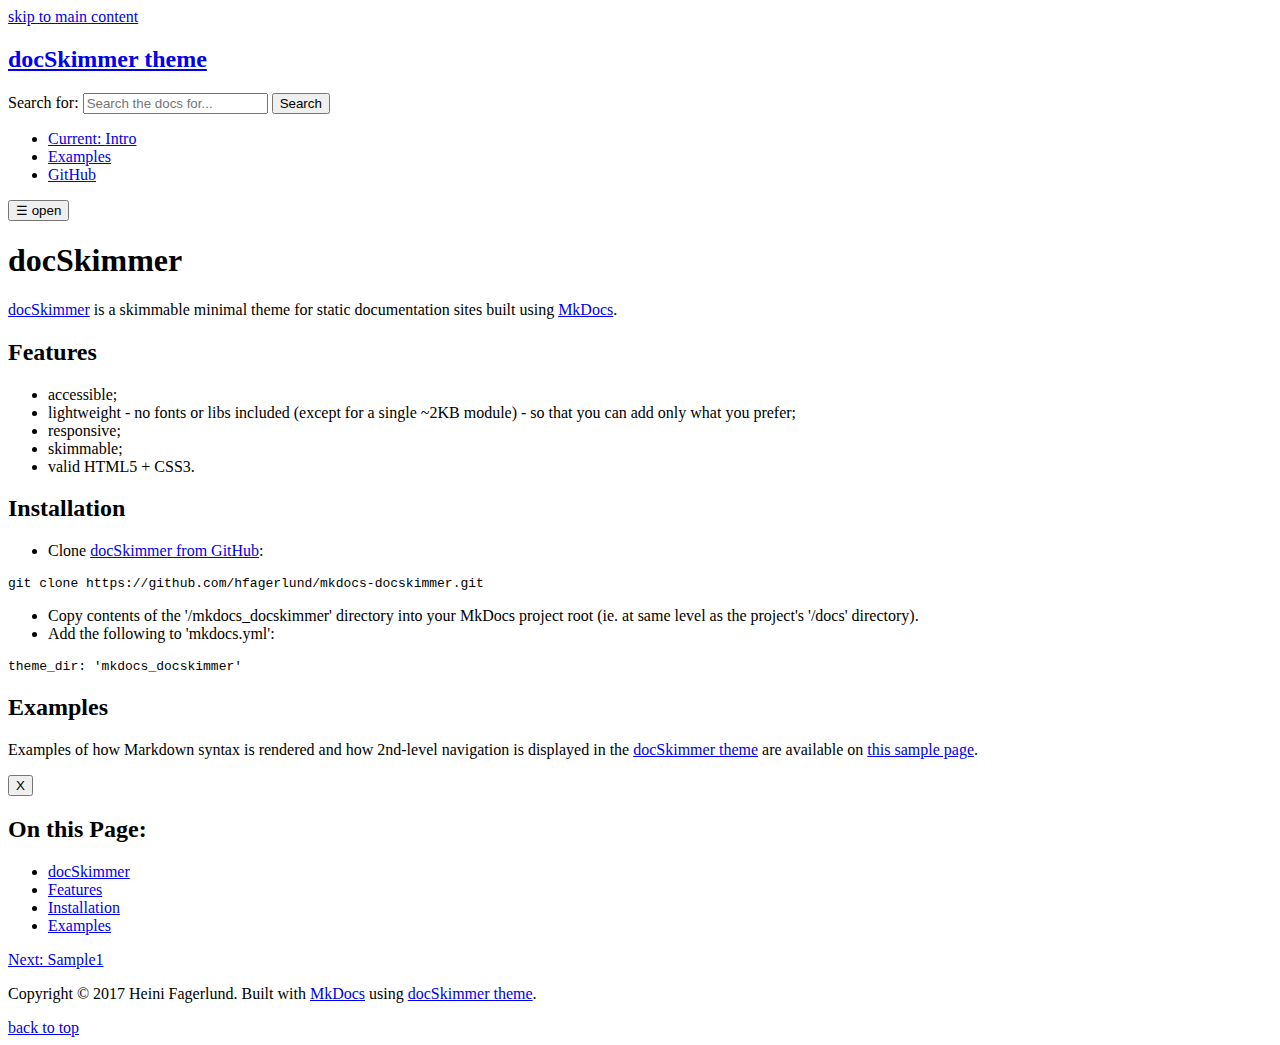
==== docs/index.html @ 37e7d5c5 "modified README, screenshot; added docs pages" ====
<!DOCTYPE html>
<html lang="en">
  <head>
    <meta charset="utf-8">
    
    <title>Intro - docSkimmer theme</title>
           
        <meta name="description" content="An accessible skimmable theme for documentation sites built using MkDocs">
        <meta name="author" content="Heini Fagerlund">
        <meta name="viewport" content="width=device-width, initial-scale=1, maximum-scale=1">

  
    <link rel="stylesheet" href="./css/reset.css" type="text/css">
    <link rel="stylesheet" href="./css/docskimmer.css" type="text/css">

    
  

    <link rel="shortcut icon" href="./img/favicon.ico">
	  <link rel="apple-touch-icon" href="./img/apple-touch-icon.png">
	  <link rel="apple-touch-icon" sizes="72x72" href="./img/apple-touch-icon-72x72.png">
	  <link rel="apple-touch-icon" sizes="114x114" href="./img/apple-touch-icon-114x114.png">
  </head>

  <body>
    <a class="skiptocontent" href="#maincontent" title="Skip to content (when browsing via audio)" accesskey="2" tabindex="1">skip to main content</a>
    <div id="top" class="wrapper">
    <header class="header-main" role="banner">
  
     <h2 class="header-main__heading"><a class="header-main__link" href=".">docSkimmer theme</a></h2>
  
</header>

    
        
  <form class="form form--search" id="content_search" action="./search.html" method="get" role="search">
    <div class="form-group">
      <label class="hidden" for="mkdocs-search-query">Search for:</label>
      <input type="search" aria-label="Search" class="form__input" name="q" id="mkdocs-search-query" placeholder="Search the docs for..." tabindex="3"> <button type="submit" class="form__btn-submit">Search</button>
    </div>
  </form>

    
    
    

<nav class="nav-main" aria-label="Main menu" role="navigation">
  <ul class="nav-main__level" role="menubar">
    
      
          <li class="nav-main__item nav-main__item--current" role="menuitem">
           	<a class="nav-main__link nav-main__link--current" href="."><span class="visually-hidden">Current: </span> Intro</a>
          </li>
      
    
      
        <li class="nav-main__item" role="menuitem">
          
                               
              <a class="nav-main__link" href="examples/sample-page/"> Examples</a>
            
          
            
          
        </li>
      
    

    
    
      <li class="nav-main__item nav-main__item--repo" role="menuitem">
     	  <a class="nav-main__link nav-main__link--repo" href="https://github.com/hfagerlund/mkdocs-docskimmer/">GitHub</a>
      </li>
    
  </ul>
</nav>

    
    <!-- BEGIN subnav -->
    
    
      
    
      
        
        
          
        
          
        
      
    

    <button id="menu-hamburger" aria-label="Open menu table of contents for this page" type="button" title="Menu">&#9776; open</button>
    <!-- END subnav -->
    
   
     <main id="maincontent" role="main">
      <h1 id="docskimmer">docSkimmer</h1>
<p><a href="https://github.com/hfagerlund/mkdocs-docskimmer/">docSkimmer</a> is a skimmable minimal theme for static documentation sites built using <a href="https://github.com/mkdocs/mkdocs/">MkDocs</a>.</p>
<h2 id="features">Features</h2>
<ul>
<li>accessible;</li>
<li>lightweight - no fonts or libs included (except for a single ~2KB module) - so that you can add only what you prefer;</li>
<li>responsive;</li>
<li>skimmable;</li>
<li>valid HTML5 + CSS3.</li>
</ul>
<h2 id="installation">Installation</h2>
<ul>
<li>Clone <a href="https://github.com/hfagerlund/mkdocs-docskimmer/">docSkimmer from GitHub</a>:</li>
</ul>
<pre><code>git clone https://github.com/hfagerlund/mkdocs-docskimmer.git
</code></pre>

<ul>
<li>Copy contents of the '/mkdocs_docskimmer' directory into your MkDocs project root (ie. at same level as the project's '/docs' directory).</li>
<li>Add the following to 'mkdocs.yml':</li>
</ul>
<pre><code>theme_dir: 'mkdocs_docskimmer'
</code></pre>

<h2 id="examples">Examples</h2>
<p>Examples of how Markdown syntax is rendered and how 2nd-level navigation is displayed in the <a href="https://github.com/hfagerlund/mkdocs-docskimmer/">docSkimmer theme</a> are available on <a href="./examples/sample-page">this sample page</a>.</p>
     </main>

     <aside id="page-toc" class="page-toc" role="complementary" aria-label="Table of Contents for this page">
       <button aria-label="Close" id="page-toc__closebtn" class="page-toc__closebtn">X</button>
       <h2 class="page-toc__heading">On this Page:</h2>
<ul>

    <li class="page-toc__item"><a href="#docskimmer" class="page-toc__link" tabindex="0">docSkimmer</a></li>
    
        <li class="page-toc__item"><a href="#features" class="page-toc__link" tabindex="0">Features</a></li>
    
        <li class="page-toc__item"><a href="#installation" class="page-toc__link" tabindex="0">Installation</a></li>
    
        <li class="page-toc__item"><a href="#examples" class="page-toc__link" tabindex="0">Examples</a></li>
    

</ul>

     </aside>
   

   
     
    
      <a href="examples/sample-page/" class="maincontent__link maincontent__link--next-page">Next: Sample1</a>
    
   

    
    <footer class="footer-main" role="contentinfo">
      
        <p>Copyright &copy; 2017 Heini Fagerlund. Built with <a href="http://www.mkdocs.org/">MkDocs</a> using <a href="https://hfagerlund.github.io/mkdocs-docskimmer/">docSkimmer theme</a>.</p>
      
    </footer>
    
  </div><!-- END .wrapper -->
  <a class="skiptotop" href="#top">back to top</a>

  
    
       <script>
        (function(i,s,o,g,r,a,m){i['GoogleAnalyticsObject']=r;i[r]=i[r]||function(){
          (i[r].q=i[r].q||[]).push(arguments)},i[r].l=1*new Date();a=s.createElement(o),
          m=s.getElementsByTagName(o)[0];a.async=1;a.src=g;m.parentNode.insertBefore(a,m)
          })(window,document,'script','//www.google-analytics.com/analytics.js','ga');

          ga('create', 'UA-38407980-4', 'auto');
          ga('send', 'pageview');
        </script>
     
  

  
    <script src="./js/base.js"></script>
   
  

  <!--
  MkDocs version : 0.16.2
  Build Date UTC : 2017-06-13 00:53:43
  -->
  </body>
</html>
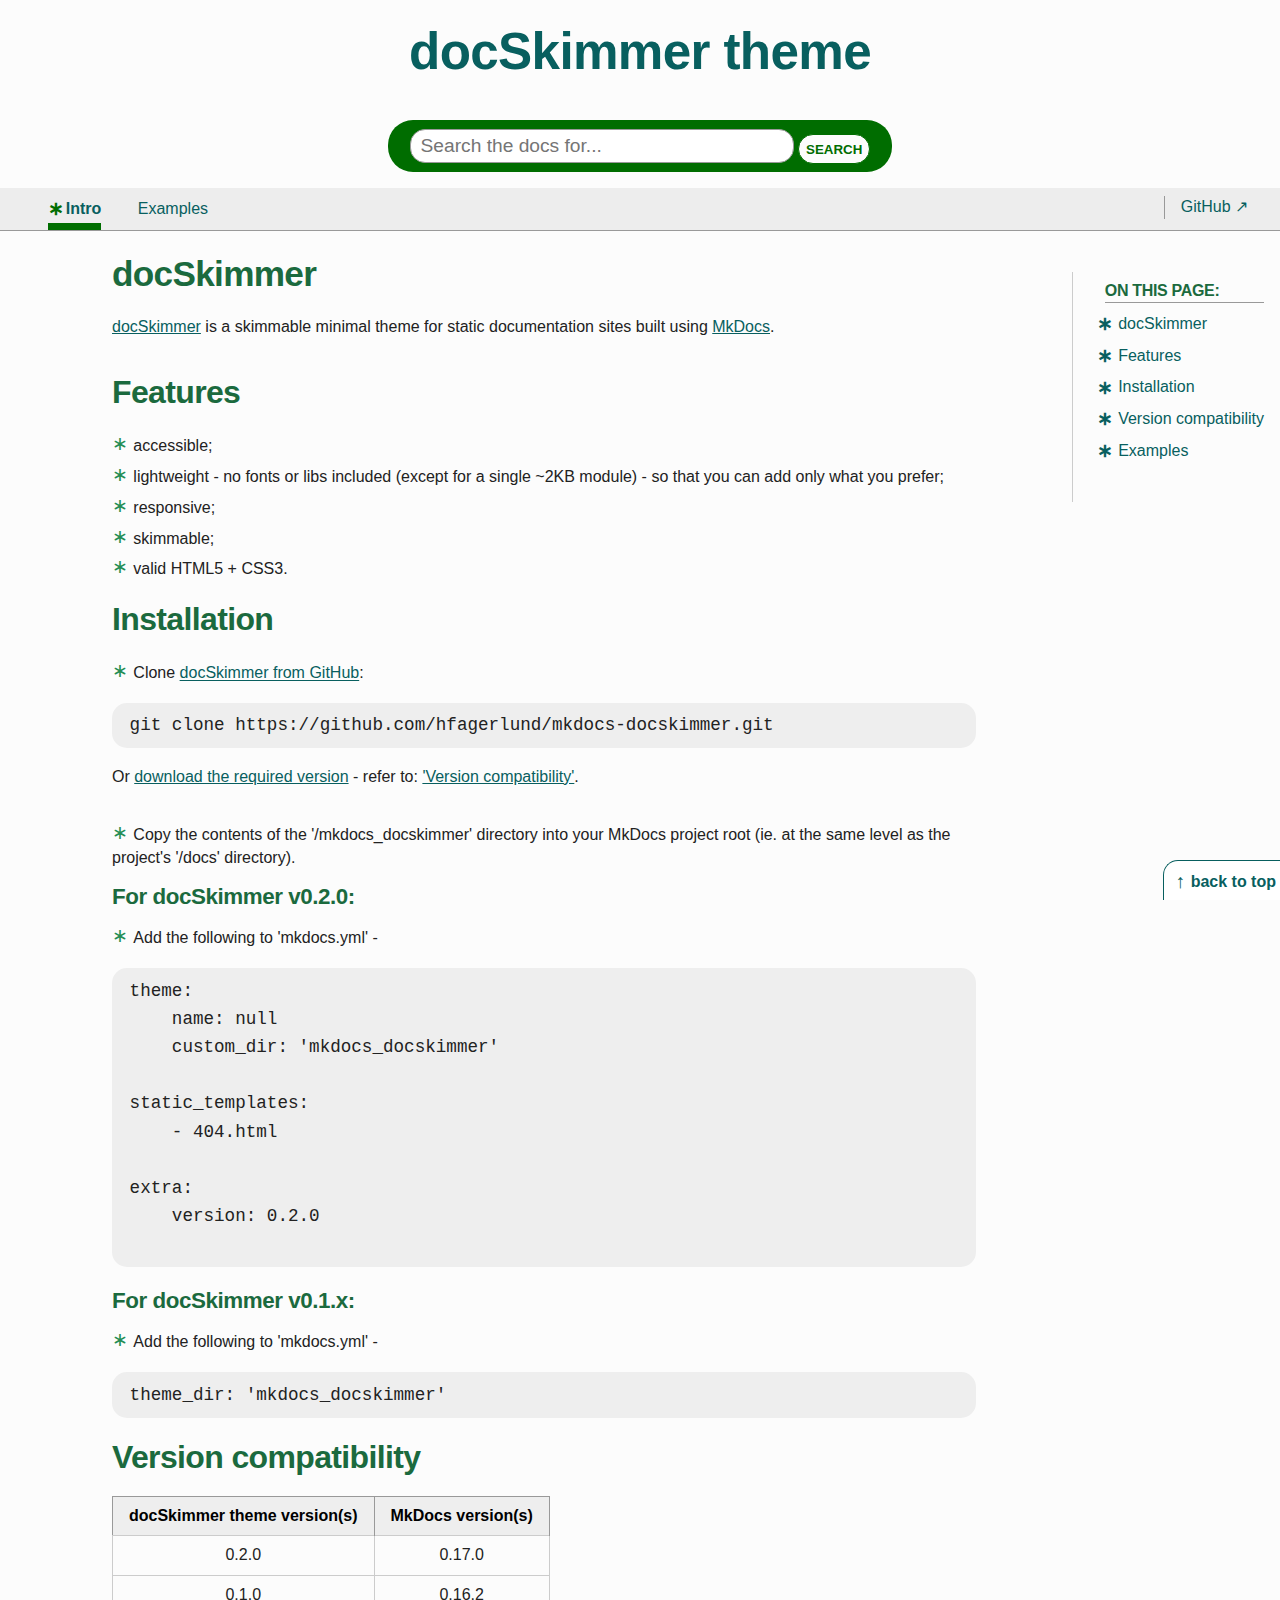
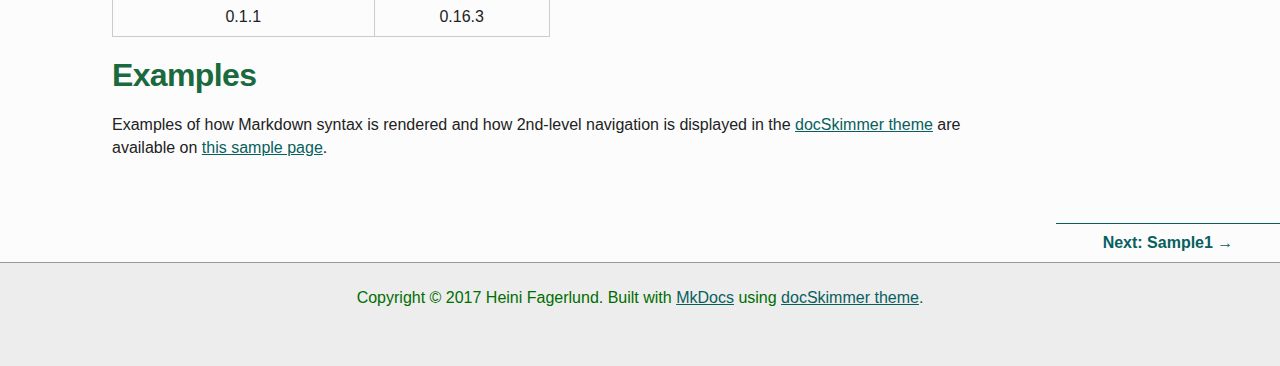
==== commit c306719e: "#3: Update demo (to v0.2.0)" ====
--- a/docs/index.html
+++ b/docs/index.html
@@ -113,13 +113,52 @@
 <pre><code>git clone https://github.com/hfagerlund/mkdocs-docskimmer.git
 </code></pre>
 
-<ul>
-<li>Copy contents of the '/mkdocs_docskimmer' directory into your MkDocs project root (ie. at same level as the project's '/docs' directory).</li>
-<li>Add the following to 'mkdocs.yml':</li>
+<p>Or <a href="https://github.com/hfagerlund/mkdocs-docskimmer/releases">download the required version</a> - refer to: <a href="https://hfagerlund.github.io/mkdocs-docskimmer/#version">'Version compatibility'</a>.</p>
+<ul>
+<li>Copy the contents of the '/mkdocs_docskimmer' directory into your MkDocs project root (ie. at the same level as the project's '/docs' directory).</li>
+</ul>
+<h3 id="for-docskimmer-v020">For docSkimmer v0.2.0:</h3>
+<ul>
+<li>Add the following to 'mkdocs.yml' -</li>
+</ul>
+<pre><code>theme:
+    name: null
+    custom_dir: 'mkdocs_docskimmer'
+
+static_templates:
+    - 404.html
+
+extra:
+    version: 0.2.0
+
+</code></pre>
+
+<h3 id="for-docskimmer-v01x">For docSkimmer v0.1.x:</h3>
+<ul>
+<li>Add the following to 'mkdocs.yml' -</li>
 </ul>
 <pre><code>theme_dir: 'mkdocs_docskimmer'
 </code></pre>
 
+<h2 id="version-compatibility">Version compatibility</h2>
+<table>
+<thead>
+<tr>
+<th align="center">docSkimmer theme version(s)</th>
+<th align="center">MkDocs version(s)</th>
+</tr>
+</thead>
+<tbody>
+<tr>
+<td align="center">0.2.0</td>
+<td align="center">0.17.0</td>
+</tr>
+<tr>
+<td align="center">0.1.0<br>0.1.1</td>
+<td align="center">0.16.2<br>0.16.3</td>
+</tr>
+</tbody>
+</table>
 <h2 id="examples">Examples</h2>
 <p>Examples of how Markdown syntax is rendered and how 2nd-level navigation is displayed in the <a href="https://github.com/hfagerlund/mkdocs-docskimmer/">docSkimmer theme</a> are available on <a href="./examples/sample-page">this sample page</a>.</p>
      </main>
@@ -134,6 +173,8 @@
         <li class="page-toc__item"><a href="#features" class="page-toc__link" tabindex="0">Features</a></li>
     
         <li class="page-toc__item"><a href="#installation" class="page-toc__link" tabindex="0">Installation</a></li>
+    
+        <li class="page-toc__item"><a href="#version-compatibility" class="page-toc__link" tabindex="0">Version compatibility</a></li>
     
         <li class="page-toc__item"><a href="#examples" class="page-toc__link" tabindex="0">Examples</a></li>
     
@@ -175,13 +216,17 @@
   
 
   
-    <script src="./js/base.js"></script>
-   
+    <script>var base_url = '.';</script>
+    <script src="./js/theme.js"></script>
+   
+      <script src="./search/require.js"></script>
+      <script src="./search/search.js"></script>
   
 
   <!--
-  MkDocs version : 0.16.2
-  Build Date UTC : 2017-06-13 00:53:43
+  MkDocs version : 0.17.0
+  docSkimmer theme version: 0.2.0
+  Build Date UTC : 2018-06-26 20:26:39
   -->
   </body>
-</html>
+</html>--- a/docs/css/docskimmer.css
+++ b/docs/css/docskimmer.css
@@ -0,0 +1,273 @@
+/*
+   docSkimmer theme v0.2.0
+   License: BSD-2-Clause license (https://github.com/hfagerlund/mkdocs-docskimmer/blob/master/LICENSE)
+*/
+
+/* COLOUR */
+/* includes background-color, border, border-radius, color, outline */
+body{background-color:#fcfcfc;color:#222}
+
+a:link{color:#085f5f}
+a:visited{color:#008300}
+a:hover,a:focus,button:focus {color:#008300;outline:3px dotted #ff8000}
+a:active{color:#962ed2;outline:none}
+
+blockquote{border-left:1px solid #085f5f;color:#085f5f}
+
+code{background-color:#eee;border-radius:15px}
+
+h1,h2,h3,h4,h5,h6{color:#1b6a3e}
+
+main li:before{color:#248e54}
+
+.footer-main{background-color:#ededed;color:#006d00;border-top:1px solid #999}
+
+.header-main__link,.header-main__link:visited{color:#085f5f}
+.header-main__link:hover,.header-main__link:focus { color:#008300;outline:3px dotted #ff8000}
+.header-main__link:active { color:#962ed2;outline:none; }
+
+hr{border:0;border-bottom:1px solid #085f5f}
+
+.maincontent__link{border-top:1px solid #085f5f}
+
+.nav-main{background-color:#ededed;border-bottom:1px solid #999;color:#085f5f}
+.nav-main__heading{border-bottom:1px solid #085f5f}
+.nav-main__item--current{border-bottom:7px solid #006d00}
+.nav-main__item--current:before{color:#006d00}
+.nav-main__item--repo{border-left:1px solid #999}
+
+.nav-main__link--current{color:#085f5f}
+
+.form__btn-submit{background-color:#fcfcfc;color:#006d00;border:1px solid #006d00;border-radius:30px}
+.form__btn-submit:hover{background-color:#ff0}
+.form--search{background-color:#006d00;border:0;border-radius:25px}
+.form__input{border:1px solid #999;border-radius:15px}
+
+.page-toc{border-left:1px solid #ccc}
+.page-toc__heading{border-bottom:1px solid #999}
+.page-toc__link:before{color:#085f5f}
+
+.section-toc{border-bottom:1px solid #999}
+.section-toc__link{color:#fff}
+
+.skiptocontent{background-color:transparent;border-bottom-left-radius:15px;color:#ccc}
+
+.skiptocontent:focus{background-color:#085f5f;color:#fff}
+.skiptotop:before{color:#085f5f}
+.skiptotop{background-color:#fff;border:1px solid #085f5f;border-right:0;border-bottom:0;border-top-left-radius:15px;color:#085f5f}
+
+td{border-left:1px solid #ccc;border-right:1px solid #ccc}
+th{border-right:1px solid #999}
+thead{background-color:#eee;border:1px solid #999;color:#000}
+tr{border-bottom:1px solid #ccc}
+
+/* BEGIN <button> defaults removal */
+button{background-color:transparent;border:0;box-shadow:none;padding:0}
+/* END <button> defaults removal */
+
+button{cursor:pointer}
+
+/* TYPOGRAPHY */
+/* includes content, counter-increment, counter-reset, cursor, label{display:}, font-family, font-size, font-style, font-variant, font-weight, letter-spacing, list-style, list-style-type, text-align, text-decoration, text-transform - TODO: include 'vertical-align'? */
+html{font-size:100.01%}
+
+body{font-family:verdana,sans-serif}
+
+blockquote p:after,blockquote:last-child:after{content:"\201D\a0";font-size:100%} 
+blockquote p:before,blockquote:first-child:before{content:"\201C\a0";font-size:100%}
+
+code{font-family:'courier new',serif;font-size:1.1em}
+
+em{font-style:italic}
+
+h1,h2,h3,h4,h5,h6{font-weight:bold;letter-spacing:-0.02em}
+
+h1{font-size:2.2em}
+h2{font-size:2em}
+h3{font-size:1.4em}
+h4{font-size:1.2em}
+h5{font-size:1.1em}
+h6{font-size:1em}
+
+main li:before{content:"\2217\a0";font-size:120%}
+
+.footer-main,.header-main{text-align:center}
+
+.header-main{text-align:left}
+
+.header-main__heading{text-align:left}
+.header-main__heading:before{content:""}
+.header-main__link{font-size:1.6em;font-weight:bold;text-decoration:none;text-transform:none}
+
+.hidden{display:none}
+.visually-hidden{height:1px;left:-10000px;overflow:hidden;position:absolute;top:auto;width:1px}
+
+.maincontent__link{font-weight:bold;text-align:center;text-decoration:none}
+.maincontent__link--next-page:after{content:"\a0\2192"}
+.maincontent__link--previous-page:before{content:"\2190\a0"}
+
+.nav-main__item{list-style:none;font-weight:bold}
+.nav-main__item--current:before{content:"\2217\a0";font-size:1.2em;font-weight:bold}
+.nav-main__item--current{list-style:none}
+
+.nav-main__link{text-decoration:none;font-weight:normal;font-variant:none}
+.nav-main__link--current{font-weight:bold;text-decoration:none;text-transform:none}
+.nav-main__link--current:before{content:""}
+.nav-main__link--repo:after{content:"\a0\2197"}
+
+.form__btn-submit{text-transform:uppercase;font-weight:bold}
+.form__btn-submit:hover{cursor:pointer}
+.form__input{font-size:1.2em}
+.form__input:focus{content:" "}
+
+ol{counter-reset:item;list-style-type:decimal}
+ol li:before{content:'';counter-increment: item}
+
+.page-toc__heading{font-size:1em;text-transform:uppercase}
+.page-toc__link:before{content:"\2217\a0";font-size:1.2em;font-weight:bold}
+.page-toc__link{text-decoration:none}
+
+.section-toc__link{text-decoration:none}
+.section-toc__link--active{cursor:text;font-weight:bold}
+
+.skiptocontent{font-weight:bold;text-decoration:none}
+.skiptocontent:focus{text-decoration:none}
+.skiptotop:before{content:"\2191\a0";font-size:1.2em;font-weight:bold}
+.skiptotop{font-weight:bold;text-decoration:none}
+
+small{font-size:smaller}
+strong{font-weight:bold}
+
+th{font-weight:bold}
+
+/* LAYOUT */
+/* includes bottom, clear, display, float, line-height, margin, overflow, padding, position, top, vertical-align, white-space, width - TODO: include 'list-style'? */
+body{line-height:1.4}
+
+blockquote{padding-left:1em}
+
+code{clear:both;display:block;font-family:'courier new',serif;line-height:1.6;margin:1em 0;padding:0.5em 1em;white-space:pre}
+
+h1,h2,h3,h4,h5,h6{margin:0.5em 0}
+
+.footer-main,.header-main{padding:1em 0;width:100%}
+.footer-main{bottom:0;clear:both;display:block;margin:2em 0 0 0;padding:1.5em 0 3.5em 0;position:relative}
+.form__btn-submit{margin:0 0 0.25em 0;padding:0.5em;vertical-align:bottom}
+.form--search{float:right;margin:2em 2em 0 2em;padding:0.3em 0.75em}
+.form__input{margin:0.25em 0;padding:0.25em 0.5em}
+
+.header-main{display:inline;float:left;position:relative;top:0;width:50%}
+.header-main__heading{margin:0 0 0 1.5em;text-align:left}
+
+hr{padding:0;width:90%}
+
+main{margin:0 16em 0 2em;padding:0;position:relative;top:0;max-width:960px}
+main li{margin:0 0 0.25em 0}
+main li:before{vertical-align:bottom}
+main li p:first-child{display:inline}
+main p{margin:0 0 2em 0}
+
+.maincontent__link{margin:2em 0 0 0;padding:0.5em 1em;min-width:12em}
+.maincontent__link--next-page{float:right}
+.maincontent__link--previous-page{float:left}
+
+.nav-main{clear:both;display:block;padding:0.5em 0 0 0;position:relative}
+.nav-main__heading{margin:0.25em 0;width:100%}
+.nav-main__item--current:before{vertical-align:middle}
+.nav-main__item--repo{float:right}
+.nav-main__level{padding:0 0 0 3em}
+.nav-main__level>.nav-main__item {display:inline-table;margin-right:1em;padding:0}
+.nav-main__level>.nav-main__item~.nav-main__item {padding:0 1em}
+
+.nav-main__link--current{margin:0;margin-left:-0.5em;padding:0}
+.nav-main__sublevel{margin-left:0.8em}
+.nav-search{display:inline;float:right;margin:2em 0 0 0;overflow:hidden}
+
+.page-toc__heading{margin-top:0;padding-top:0}
+.page-toc__item{margin:0 0 0.3em 0}
+.page-toc__link:before{vertical-align:middle}
+.page-toc__link{margin-left:-0.5em}
+
+.section-toc{padding:0.25em 0 0.25em 3em}
+.section-toc__item{display:inline}
+.section-toc__link{padding:0;margin-right:2em;white-space:nowrap}
+
+.skiptocontent{padding:0.25em 0.25em 0.25em 0.75em;position:absolute;right:0;top:-40px;transition:top 1s ease-out, background 1s linear;z-index:3}
+.skiptocontent:focus{position:absolute;right:0;top:0;transition:top .1s ease-in, background .5s linear}
+.skiptotop:before{vertical-align:middle}
+.skiptotop{bottom:0;padding:0.5em 0.25em 0.25em 0.75em;position:fixed;right:0;z-index:1}
+
+table{margin-bottom:1em}
+td,th{padding:0.5em 1em}
+
+ol ol,ul ul{margin-left:1.5em}
+
+.wrapper{margin:0 auto;position:relative}
+
+/* phone-and-tablet */
+  @media only screen and (max-width:1199px) {
+    /* BEGIN page TOC menu panel */
+    #maincontent{padding:0;transition:margin-left .5s}
+    .page-toc{background-color:#eee;border-right:1px solid #999;height:100%;left:0;overflow-x:hidden;position:fixed;top:0;transition:0.5s;width:0;z-index:2}
+    .page-toc__closebtn{border:1px solid #085f5f;font-size:1.4em;margin-top:0.5em;padding:0 0.2em;position:absolute;right:0.5em;text-decoration:none;top:0}
+    .page-toc__heading{margin-left:1em}
+    .page-toc__link{color:#818181;display:block;font-size:120%;line-height:1;padding:0.5em 1em 0.5em 2em;text-decoration:none}
+    /* END page TOC menu panel */
+    
+    code{background-color:transparent;border-left:7px solid #eee;border-radius:0}
+    .form__input{min-width:70%;width:auto}
+    #menu-hamburger{background-color:#222;color:#fff;cursor:pointer;border-radius:25px;float:right;font-size:1.2em;margin:0.5em 0.5em 0 0;padding:0.2em 0.5em}
+    .page-toc__heading{border-bottom:0;margin-bottom:0;padding-top:2em}
+    .page-toc__item{margin:0}
+  } /* END phone-and-tablet */
+
+  @media only screen and (min-width:520px){
+    .form__input{max-width:20em;width:20em}
+  }
+
+/* phone-only */
+  @media only screen and (max-width:599px) {
+    body{margin:0 auto}
+    .form--search,.header-main{clear:both;display:block;float:none;width:auto}
+    .form--search{margin:0 1em 1em 1em}
+    .form__btn-submit{min-width:1em;width:auto}
+    .form__input{width:70%}
+    .header-main{padding:0}
+    main{margin:0 0 0 3em;padding:0}
+    .nav-main{padding-top:0}
+    .nav-main__item,.nav-main__level>.nav-main__item,.section-toc__item{border-top:1px solid #999;display:inline-block;display:block;margin:0;overflow:hidden}
+    .nav-main__level>.nav-main__item{padding:0 1em}
+    .nav-main__item--repo{float:none;border-left:0;display:inline;margin-right:0}
+    .nav-main__level{padding:0}
+    .nav-main__link{float:left;padding:0.5em 0}
+    .nav-main__item--current:after,.nav-main__item--current:before{content:""}
+    .nav-main__item--current{border:0;border-left:7px solid #006d00}
+
+    .page-toc {float:none;margin:0;padding:0;max-width:20em}
+
+    .section-toc{padding:0 0 0 2em}
+    .section-toc__item{border-top:0;padding:0.5em 0}
+    .section-toc__item~.section-toc__item{border-top:1px solid #999}
+    .section-toc__item--active{border-left:7px solid #006d00}
+    .section-toc__link--active{margin-left:0.5em}
+  } /* END phone-only */
+
+/* tablet-portrait-up */
+  @media only screen and (min-width:600px) { 
+    .form--search,.header-main{clear:both;display:block;float:none;margin:0 auto;margin-bottom:1em;width:auto}
+    .form--search{max-width:30em;text-align:center}
+    .header-main__heading{margin:0;text-align:center}
+    main{margin:0 17em 0 2em}
+  }
+
+/* tablet-landscape-up */
+  @media only screen and (min-width:900px) { 
+  }
+
+/* desktop-up */
+  @media only screen and (min-width:1200px) {
+    #maincontent{margin-left:7em;margin-right:19em} 
+    #menu-hamburger,.page-toc__closebtn{display:none}
+    .page-toc{display:block;float:right;position:absolute;top:17em;right:0;margin:0;padding:0.5em 1em 2em 2em;max-width:15em}
+  }
+
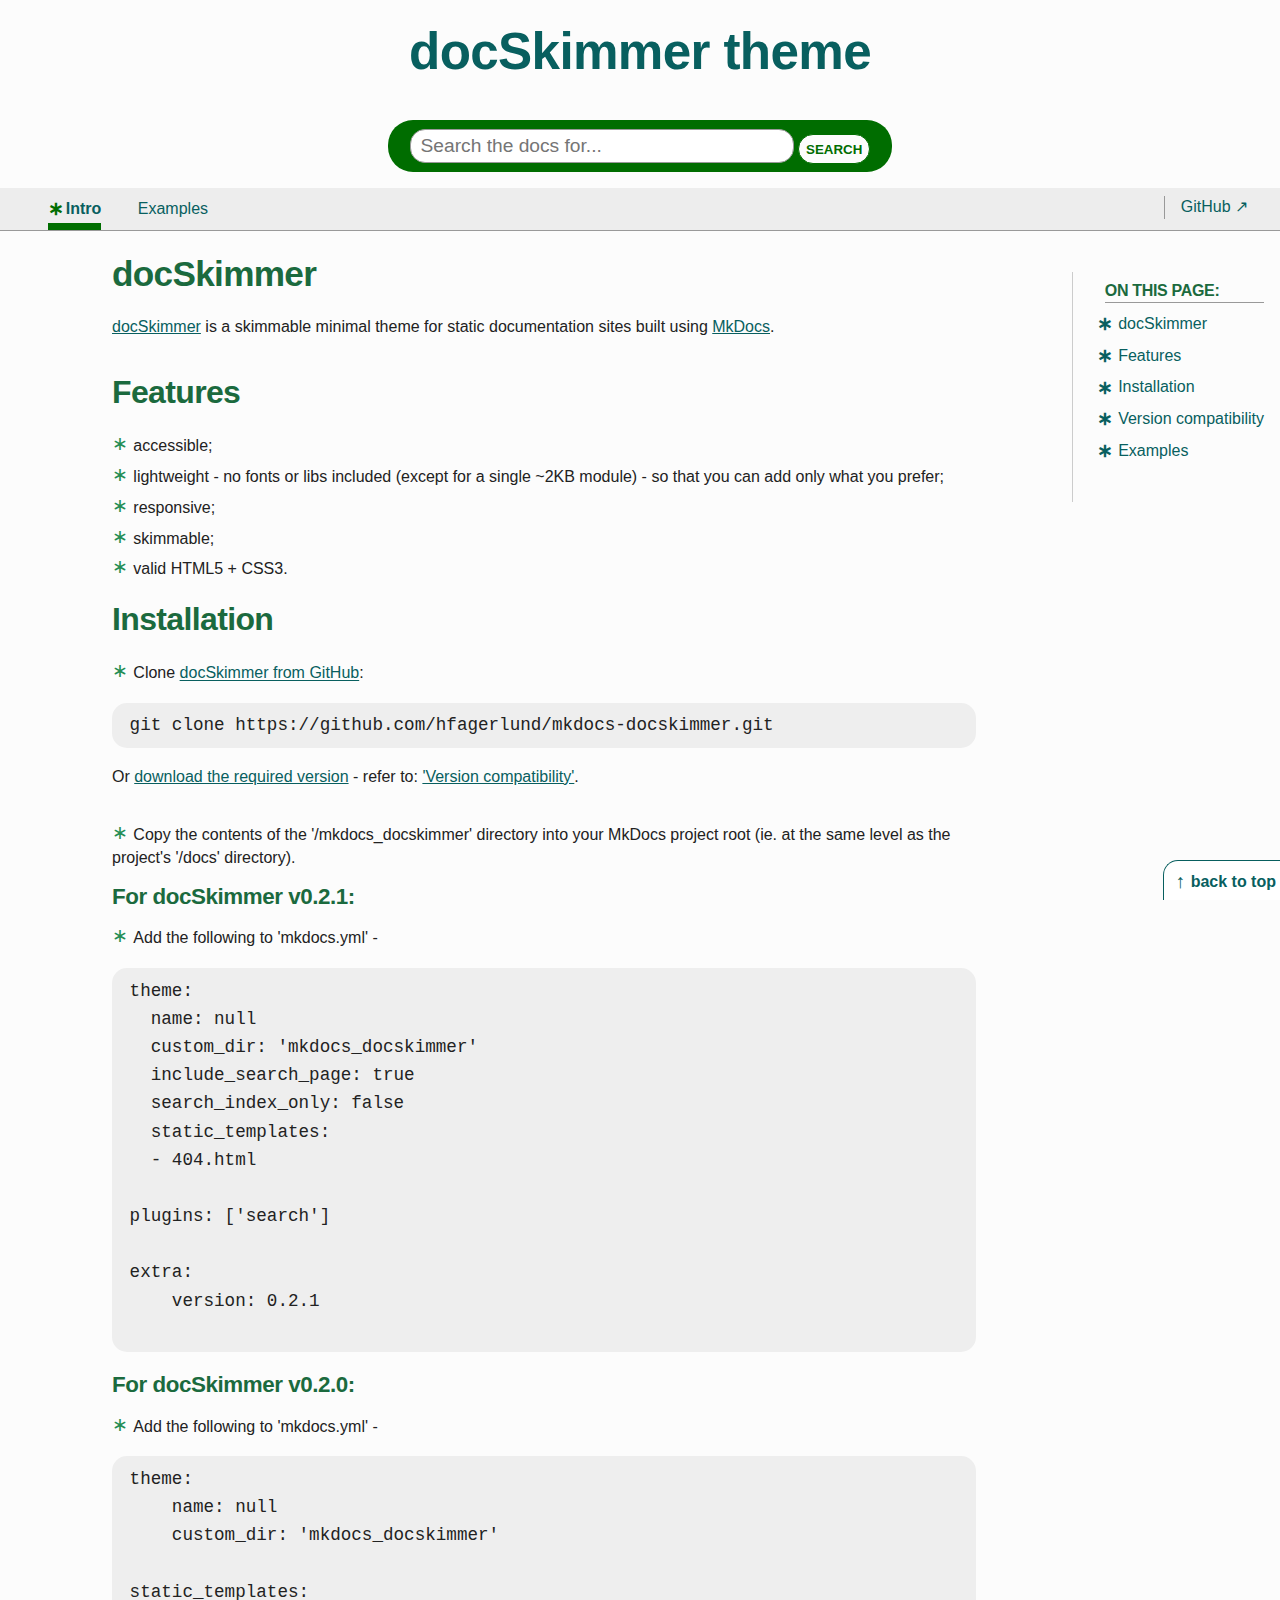
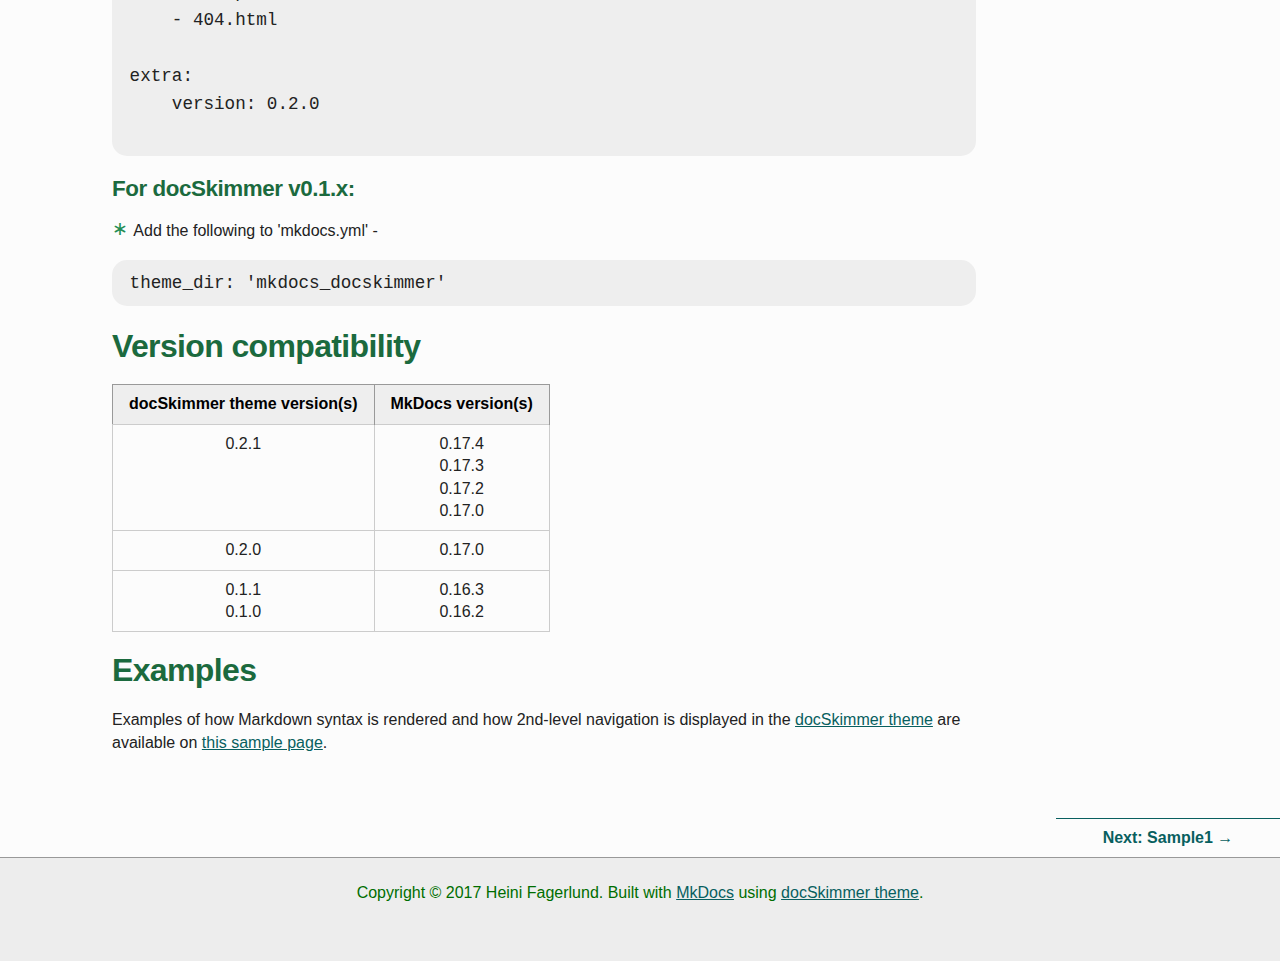
==== commit 2689b2af: "#5: Update version (to v0.2.1)" ====
--- a/docs/index.html
+++ b/docs/index.html
@@ -113,10 +113,29 @@
 <pre><code>git clone https://github.com/hfagerlund/mkdocs-docskimmer.git
 </code></pre>
 
-<p>Or <a href="https://github.com/hfagerlund/mkdocs-docskimmer/releases">download the required version</a> - refer to: <a href="https://hfagerlund.github.io/mkdocs-docskimmer/#version">'Version compatibility'</a>.</p>
+<p>Or <a href="https://github.com/hfagerlund/mkdocs-docskimmer/releases">download the required version</a> - refer to: <a href="https://hfagerlund.github.io/mkdocs-docskimmer/#version-compatibility">'Version compatibility'</a>.</p>
 <ul>
 <li>Copy the contents of the '/mkdocs_docskimmer' directory into your MkDocs project root (ie. at the same level as the project's '/docs' directory).</li>
 </ul>
+<h3 id="for-docskimmer-v021">For docSkimmer v0.2.1:</h3>
+<ul>
+<li>Add the following to 'mkdocs.yml' -</li>
+</ul>
+<pre><code>theme:
+  name: null
+  custom_dir: 'mkdocs_docskimmer'
+  include_search_page: true
+  search_index_only: false
+  static_templates:
+  - 404.html
+
+plugins: ['search']
+
+extra:
+    version: 0.2.1
+
+</code></pre>
+
 <h3 id="for-docskimmer-v020">For docSkimmer v0.2.0:</h3>
 <ul>
 <li>Add the following to 'mkdocs.yml' -</li>
@@ -150,12 +169,16 @@
 </thead>
 <tbody>
 <tr>
+<td align="center">0.2.1</td>
+<td align="center">0.17.4<br>0.17.3<br>0.17.2<br>0.17.0</td>
+</tr>
+<tr>
 <td align="center">0.2.0</td>
 <td align="center">0.17.0</td>
 </tr>
 <tr>
-<td align="center">0.1.0<br>0.1.1</td>
-<td align="center">0.16.2<br>0.16.3</td>
+<td align="center">0.1.1<br>0.1.0</td>
+<td align="center">0.16.3<br>0.16.2</td>
 </tr>
 </tbody>
 </table>
@@ -224,9 +247,9 @@
   
 
   <!--
-  MkDocs version : 0.17.0
-  docSkimmer theme version: 0.2.0
-  Build Date UTC : 2018-06-26 20:26:39
+  MkDocs version : 0.17.4
+  docSkimmer theme version: 0.2.1
+  Build Date UTC : 2018-06-27 17:21:30
   -->
   </body>
 </html>--- a/docs/css/docskimmer.css
+++ b/docs/css/docskimmer.css
@@ -1,5 +1,5 @@
 /*
-   docSkimmer theme v0.2.0
+   docSkimmer theme v0.2.1
    License: BSD-2-Clause license (https://github.com/hfagerlund/mkdocs-docskimmer/blob/master/LICENSE)
 */
 
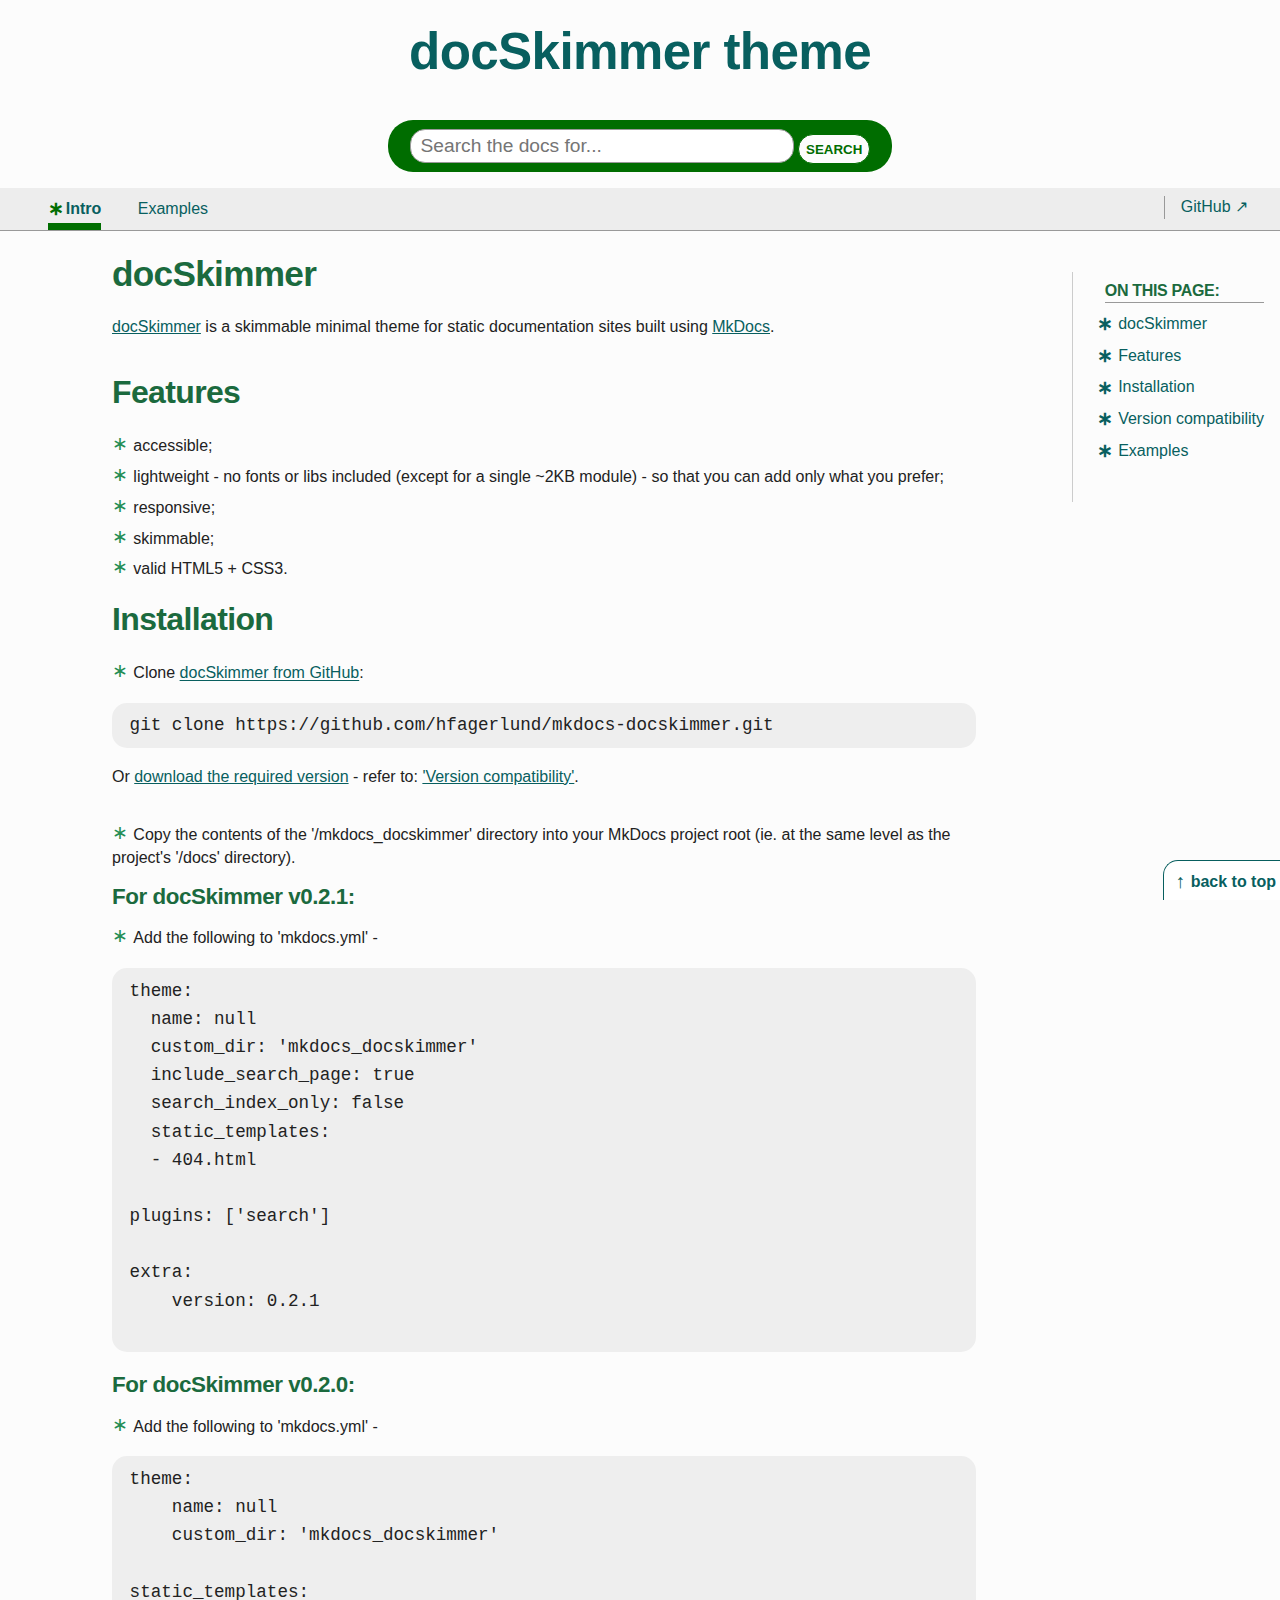
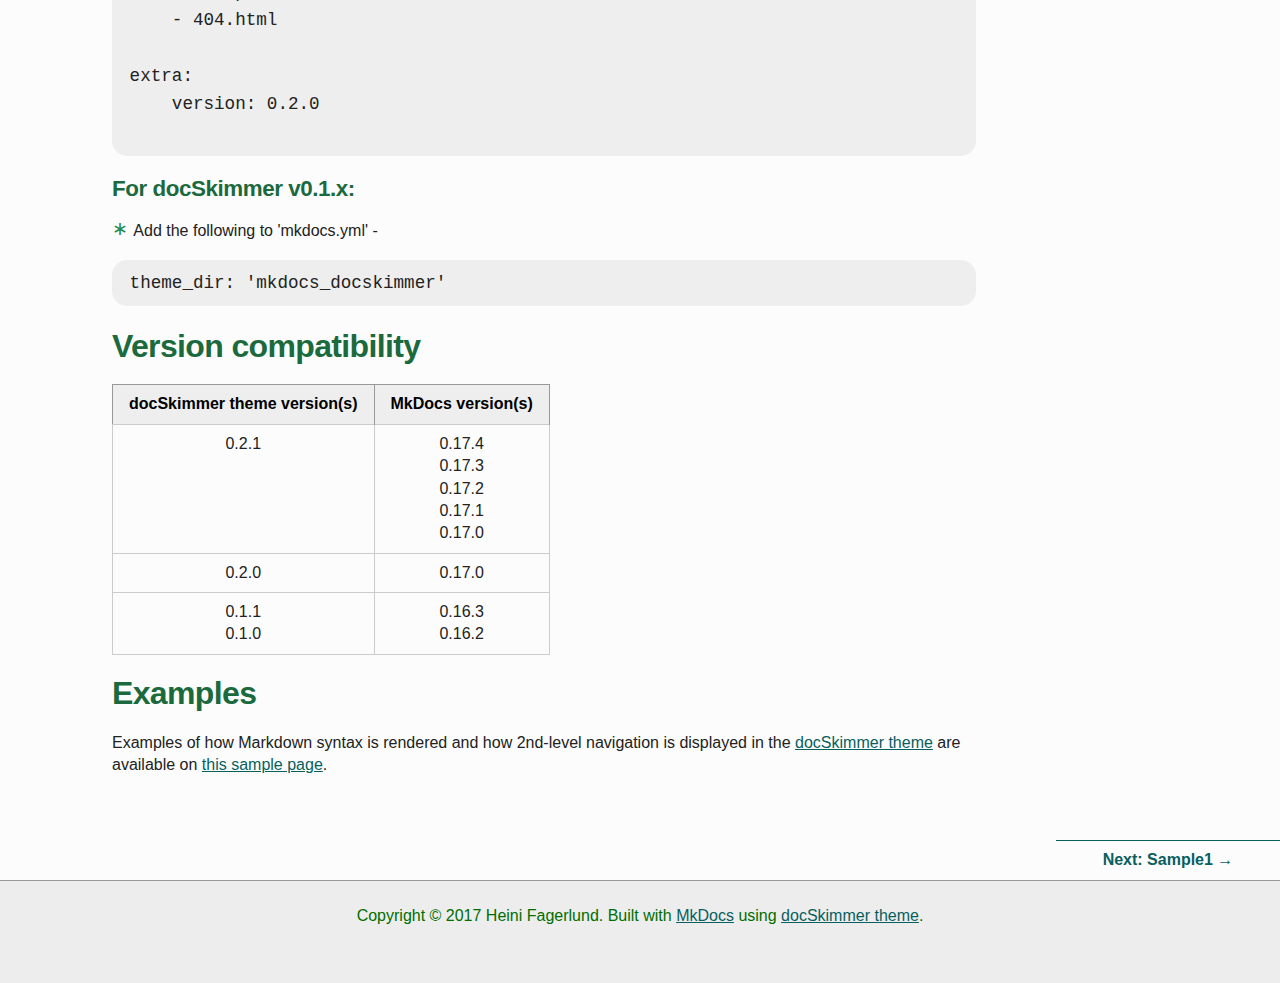
==== commit 01d5175d: "Add missing version number to docs" ====
--- a/docs/index.html
+++ b/docs/index.html
@@ -170,7 +170,7 @@
 <tbody>
 <tr>
 <td align="center">0.2.1</td>
-<td align="center">0.17.4<br>0.17.3<br>0.17.2<br>0.17.0</td>
+<td align="center">0.17.4<br>0.17.3<br>0.17.2<br>0.17.1<br>0.17.0</td>
 </tr>
 <tr>
 <td align="center">0.2.0</td>
@@ -249,7 +249,7 @@
   <!--
   MkDocs version : 0.17.4
   docSkimmer theme version: 0.2.1
-  Build Date UTC : 2018-06-27 17:21:30
+  Build Date UTC : 2018-06-27 21:31:58
   -->
   </body>
 </html>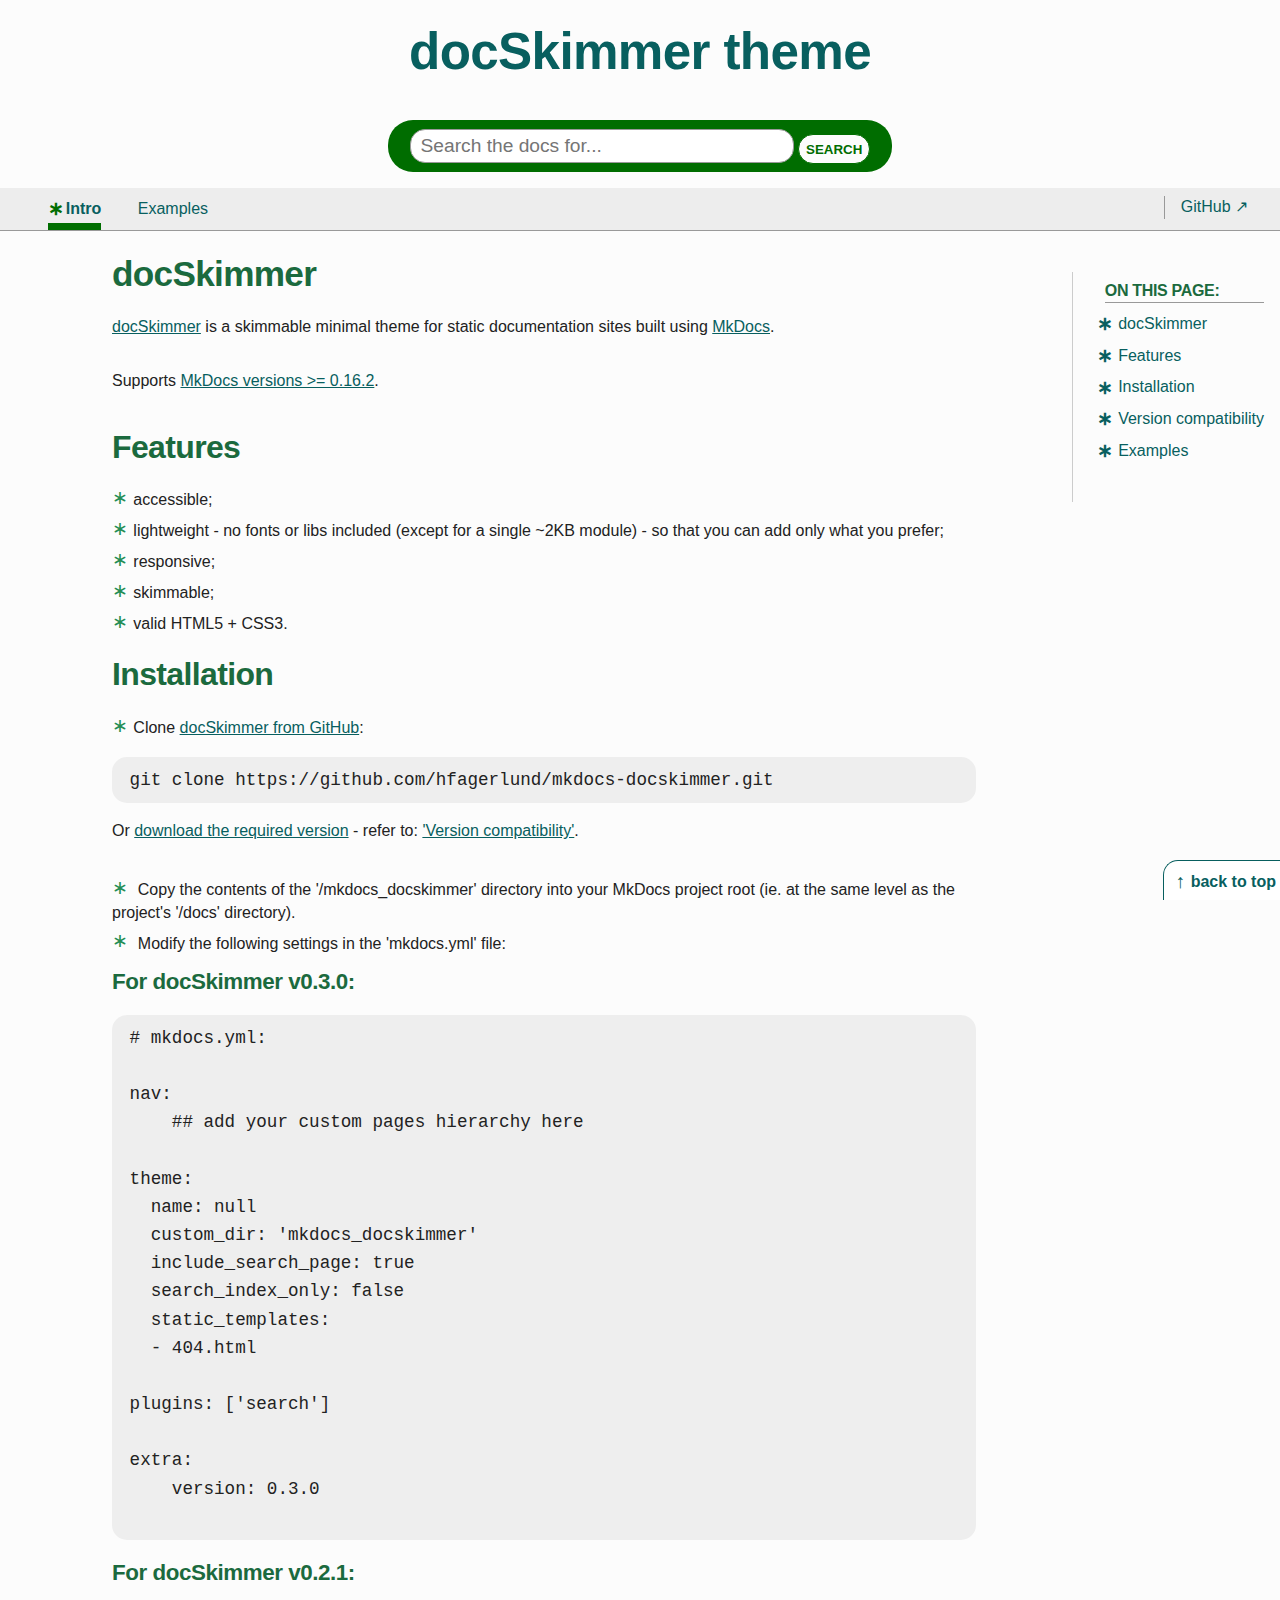
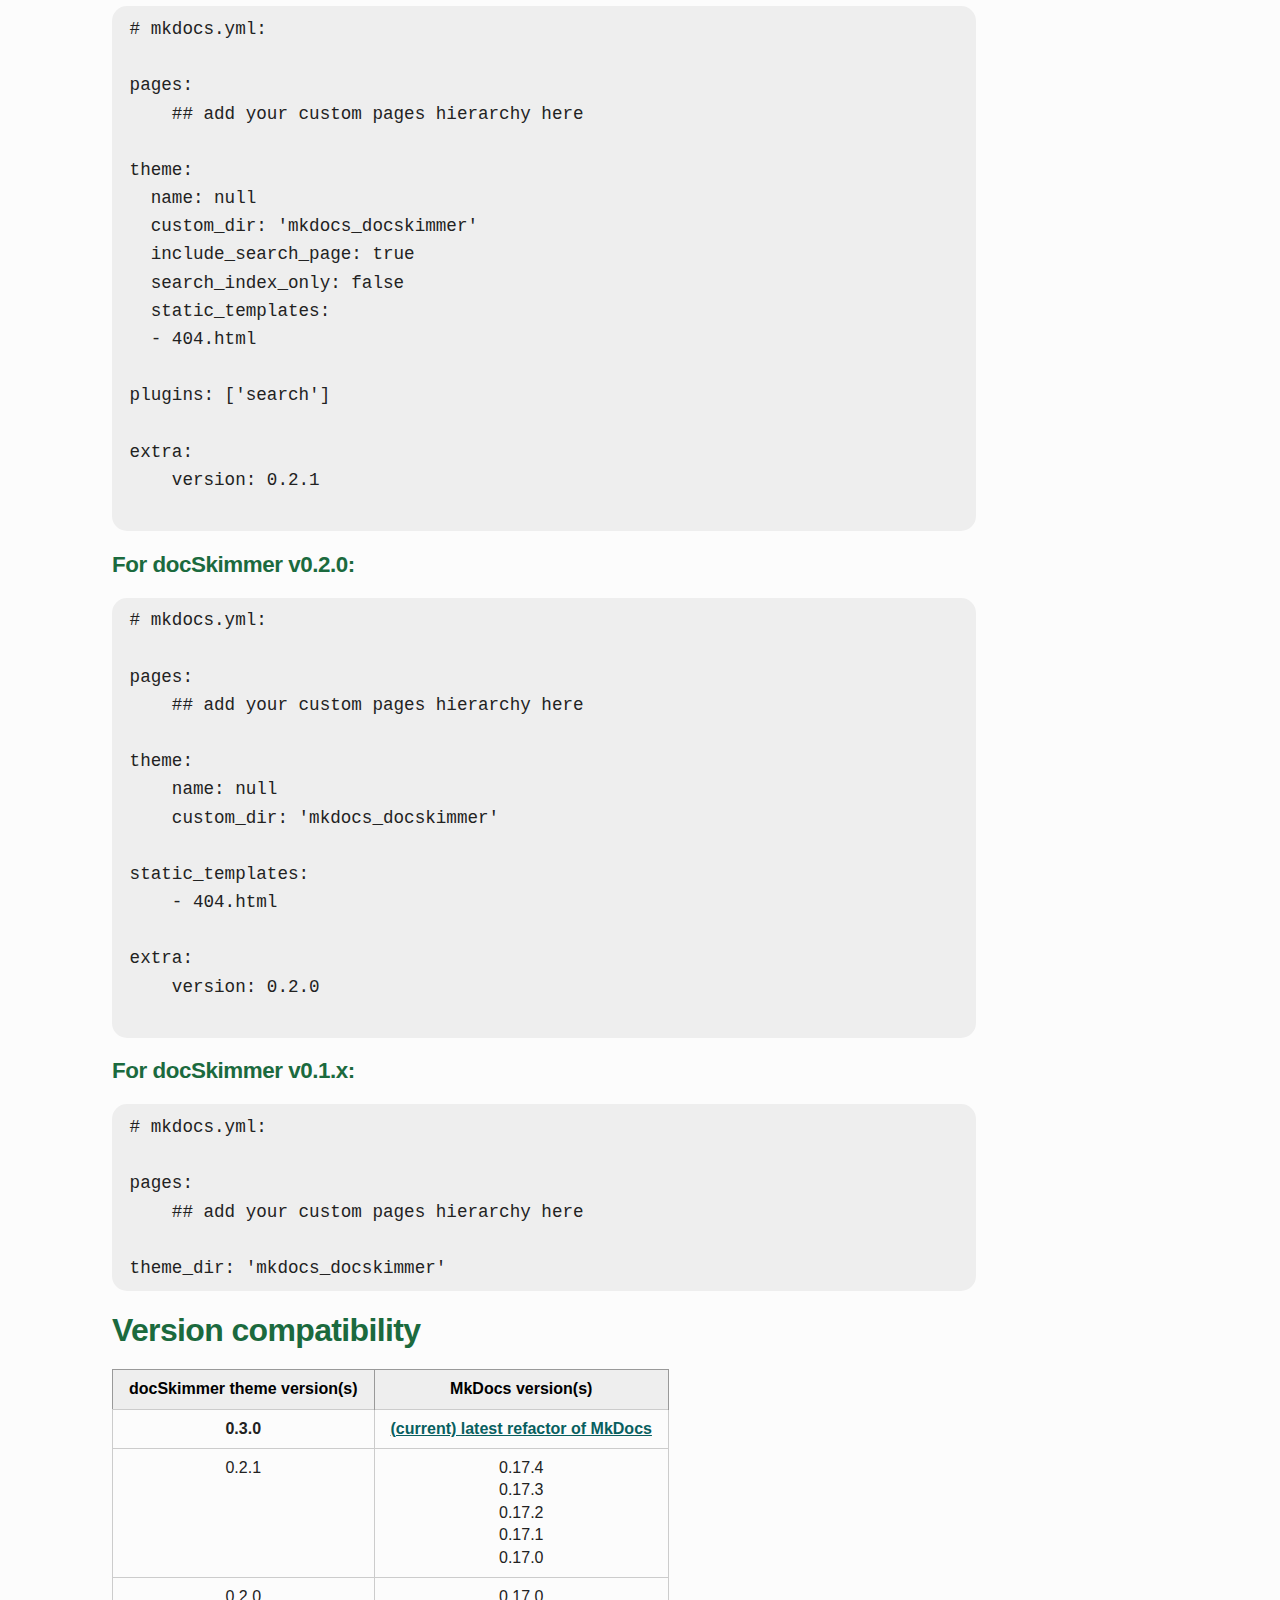
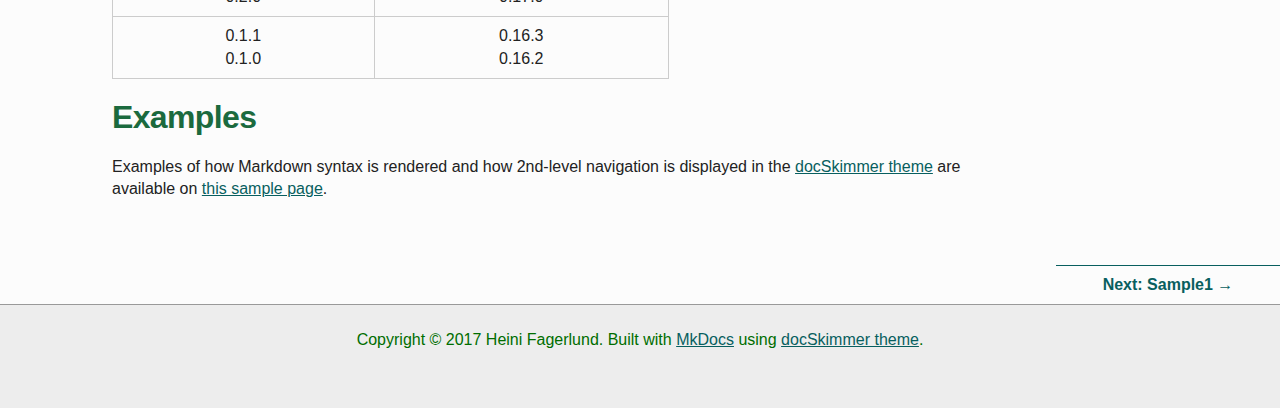
==== commit 395377c3: "#7: Update version (to v0.3.0)" ====
--- a/docs/index.html
+++ b/docs/index.html
@@ -27,7 +27,7 @@
     <div id="top" class="wrapper">
     <header class="header-main" role="banner">
   
-     <h2 class="header-main__heading"><a class="header-main__link" href=".">docSkimmer theme</a></h2>
+     <h2 class="header-main__heading"><a class="header-main__link" href="./">docSkimmer theme</a></h2>
   
 </header>
 
@@ -49,7 +49,7 @@
     
       
           <li class="nav-main__item nav-main__item--current" role="menuitem">
-           	<a class="nav-main__link nav-main__link--current" href="."><span class="visually-hidden">Current: </span> Intro</a>
+              <a class="nav-main__link nav-main__link--current" href="./"><span class="visually-hidden">Current: </span> Intro</a>
           </li>
       
     
@@ -57,7 +57,7 @@
         <li class="nav-main__item" role="menuitem">
           
                                
-              <a class="nav-main__link" href="examples/sample-page/"> Examples</a>
+              <a class="nav-main__link" href="./examples/sample-page/"> Examples</a>
             
           
             
@@ -98,6 +98,7 @@
      <main id="maincontent" role="main">
       <h1 id="docskimmer">docSkimmer</h1>
 <p><a href="https://github.com/hfagerlund/mkdocs-docskimmer/">docSkimmer</a> is a skimmable minimal theme for static documentation sites built using <a href="https://github.com/mkdocs/mkdocs/">MkDocs</a>.</p>
+<p>Supports <a href="https://hfagerlund.github.io/mkdocs-docskimmer/#version-compatibility">MkDocs versions &gt;= 0.16.2</a>.</p>
 <h2 id="features">Features</h2>
 <ul>
 <li>accessible;</li>
@@ -115,13 +116,20 @@
 
 <p>Or <a href="https://github.com/hfagerlund/mkdocs-docskimmer/releases">download the required version</a> - refer to: <a href="https://hfagerlund.github.io/mkdocs-docskimmer/#version-compatibility">'Version compatibility'</a>.</p>
 <ul>
-<li>Copy the contents of the '/mkdocs_docskimmer' directory into your MkDocs project root (ie. at the same level as the project's '/docs' directory).</li>
-</ul>
-<h3 id="for-docskimmer-v021">For docSkimmer v0.2.1:</h3>
-<ul>
-<li>Add the following to 'mkdocs.yml' -</li>
-</ul>
-<pre><code>theme:
+<li>
+<p>Copy the contents of the '/mkdocs_docskimmer' directory into your MkDocs project root (ie. at the same level as the project's '/docs' directory).</p>
+</li>
+<li>
+<p>Modify the following settings in the 'mkdocs.yml' file:</p>
+</li>
+</ul>
+<h3 id="for-docskimmer-v030">For docSkimmer v0.3.0:</h3>
+<pre><code># mkdocs.yml:
+
+nav:
+    ## add your custom pages hierarchy here
+
+theme:
   name: null
   custom_dir: 'mkdocs_docskimmer'
   include_search_page: true
@@ -132,15 +140,38 @@
 plugins: ['search']
 
 extra:
+    version: 0.3.0
+
+</code></pre>
+
+<h3 id="for-docskimmer-v021">For docSkimmer v0.2.1:</h3>
+<pre><code># mkdocs.yml:
+
+pages:
+    ## add your custom pages hierarchy here
+
+theme:
+  name: null
+  custom_dir: 'mkdocs_docskimmer'
+  include_search_page: true
+  search_index_only: false
+  static_templates:
+  - 404.html
+
+plugins: ['search']
+
+extra:
     version: 0.2.1
 
 </code></pre>
 
 <h3 id="for-docskimmer-v020">For docSkimmer v0.2.0:</h3>
-<ul>
-<li>Add the following to 'mkdocs.yml' -</li>
-</ul>
-<pre><code>theme:
+<pre><code># mkdocs.yml:
+
+pages:
+    ## add your custom pages hierarchy here
+
+theme:
     name: null
     custom_dir: 'mkdocs_docskimmer'
 
@@ -153,10 +184,12 @@
 </code></pre>
 
 <h3 id="for-docskimmer-v01x">For docSkimmer v0.1.x:</h3>
-<ul>
-<li>Add the following to 'mkdocs.yml' -</li>
-</ul>
-<pre><code>theme_dir: 'mkdocs_docskimmer'
+<pre><code># mkdocs.yml:
+
+pages:
+    ## add your custom pages hierarchy here
+
+theme_dir: 'mkdocs_docskimmer'
 </code></pre>
 
 <h2 id="version-compatibility">Version compatibility</h2>
@@ -169,6 +202,10 @@
 </thead>
 <tbody>
 <tr>
+<td align="center"><strong>0.3.0</strong></td>
+<td align="center"><strong><a href="https://github.com/mkdocs/mkdocs/tree/34ef3ca6d0390959080ce93a695361eea1649272">(current) latest refactor of MkDocs</a></strong></td>
+</tr>
+<tr>
 <td align="center">0.2.1</td>
 <td align="center">0.17.4<br>0.17.3<br>0.17.2<br>0.17.1<br>0.17.0</td>
 </tr>
@@ -183,7 +220,7 @@
 </tbody>
 </table>
 <h2 id="examples">Examples</h2>
-<p>Examples of how Markdown syntax is rendered and how 2nd-level navigation is displayed in the <a href="https://github.com/hfagerlund/mkdocs-docskimmer/">docSkimmer theme</a> are available on <a href="./examples/sample-page">this sample page</a>.</p>
+<p>Examples of how Markdown syntax is rendered and how 2nd-level navigation is displayed in the <a href="https://github.com/hfagerlund/mkdocs-docskimmer/">docSkimmer theme</a> are available on <a href="/examples/sample-page">this sample page</a>.</p>
      </main>
 
      <aside id="page-toc" class="page-toc" role="complementary" aria-label="Table of Contents for this page">
@@ -191,15 +228,15 @@
        <h2 class="page-toc__heading">On this Page:</h2>
 <ul>
 
-    <li class="page-toc__item"><a href="#docskimmer" class="page-toc__link" tabindex="0">docSkimmer</a></li>
-    
-        <li class="page-toc__item"><a href="#features" class="page-toc__link" tabindex="0">Features</a></li>
-    
-        <li class="page-toc__item"><a href="#installation" class="page-toc__link" tabindex="0">Installation</a></li>
-    
-        <li class="page-toc__item"><a href="#version-compatibility" class="page-toc__link" tabindex="0">Version compatibility</a></li>
-    
-        <li class="page-toc__item"><a href="#examples" class="page-toc__link" tabindex="0">Examples</a></li>
+    <li class="page-toc__item"><a href="./#docskimmer" class="page-toc__link" tabindex="0">docSkimmer</a></li>
+    
+        <li class="page-toc__item"><a href="./#features" class="page-toc__link" tabindex="0">Features</a></li>
+    
+        <li class="page-toc__item"><a href="./#installation" class="page-toc__link" tabindex="0">Installation</a></li>
+    
+        <li class="page-toc__item"><a href="./#version-compatibility" class="page-toc__link" tabindex="0">Version compatibility</a></li>
+    
+        <li class="page-toc__item"><a href="./#examples" class="page-toc__link" tabindex="0">Examples</a></li>
     
 
 </ul>
@@ -210,7 +247,7 @@
    
      
     
-      <a href="examples/sample-page/" class="maincontent__link maincontent__link--next-page">Next: Sample1</a>
+      <a href="./examples/sample-page/" class="maincontent__link maincontent__link--next-page">Next: Sample1</a>
     
    
 
@@ -237,19 +274,17 @@
         </script>
      
   
-
-  
     <script>var base_url = '.';</script>
+    <script src="./js/jquery-2.1.1.min.js"></script>
     <script src="./js/theme.js"></script>
-   
-      <script src="./search/require.js"></script>
-      <script src="./search/search.js"></script>
+    
+      <script src="search/main.js"></script>
   
 
   <!--
-  MkDocs version : 0.17.4
-  docSkimmer theme version: 0.2.1
-  Build Date UTC : 2018-06-27 21:31:58
+  MkDocs version : 0.17.2
+  docSkimmer theme version: 0.3.0
+  Build Date UTC : 2018-06-29 21:40:20
   -->
   </body>
 </html>--- a/docs/css/docskimmer.css
+++ b/docs/css/docskimmer.css
@@ -1,5 +1,5 @@
 /*
-   docSkimmer theme v0.2.1
+   docSkimmer theme v0.3.0
    License: BSD-2-Clause license (https://github.com/hfagerlund/mkdocs-docskimmer/blob/master/LICENSE)
 */
 
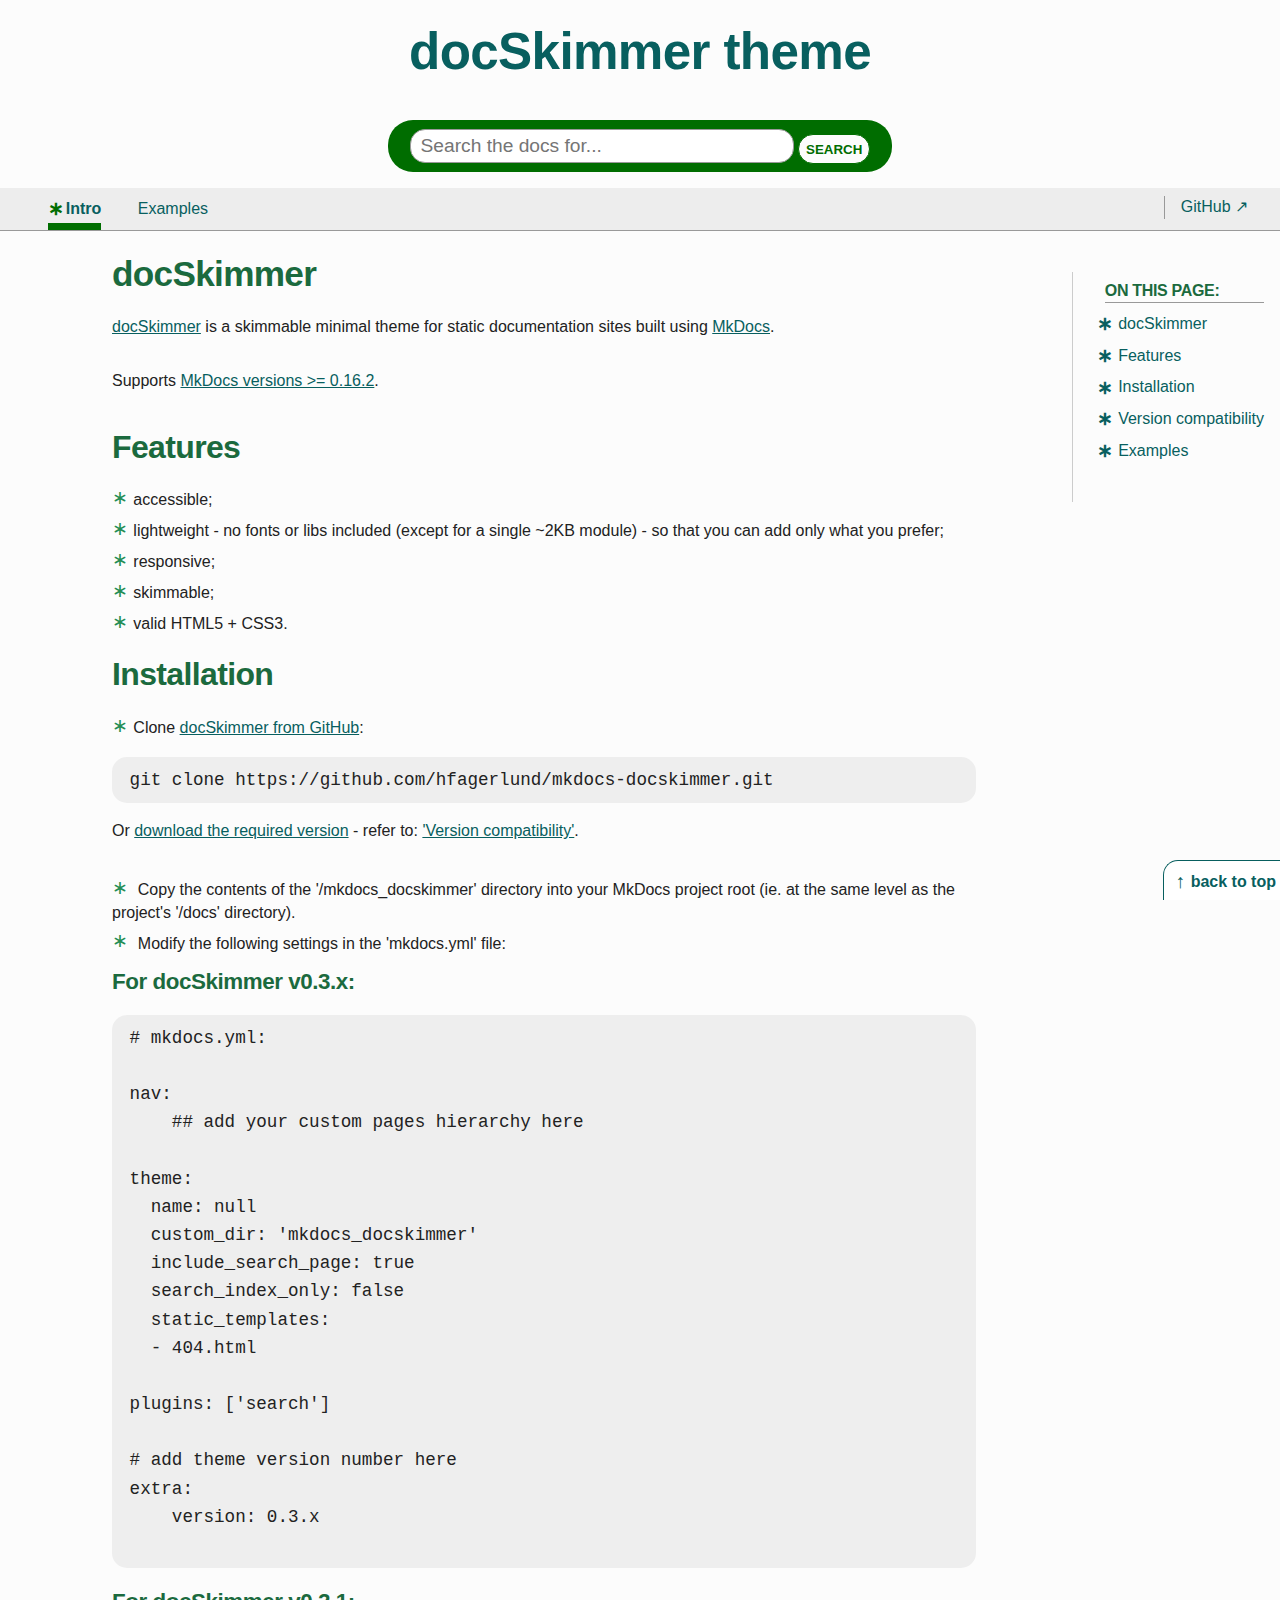
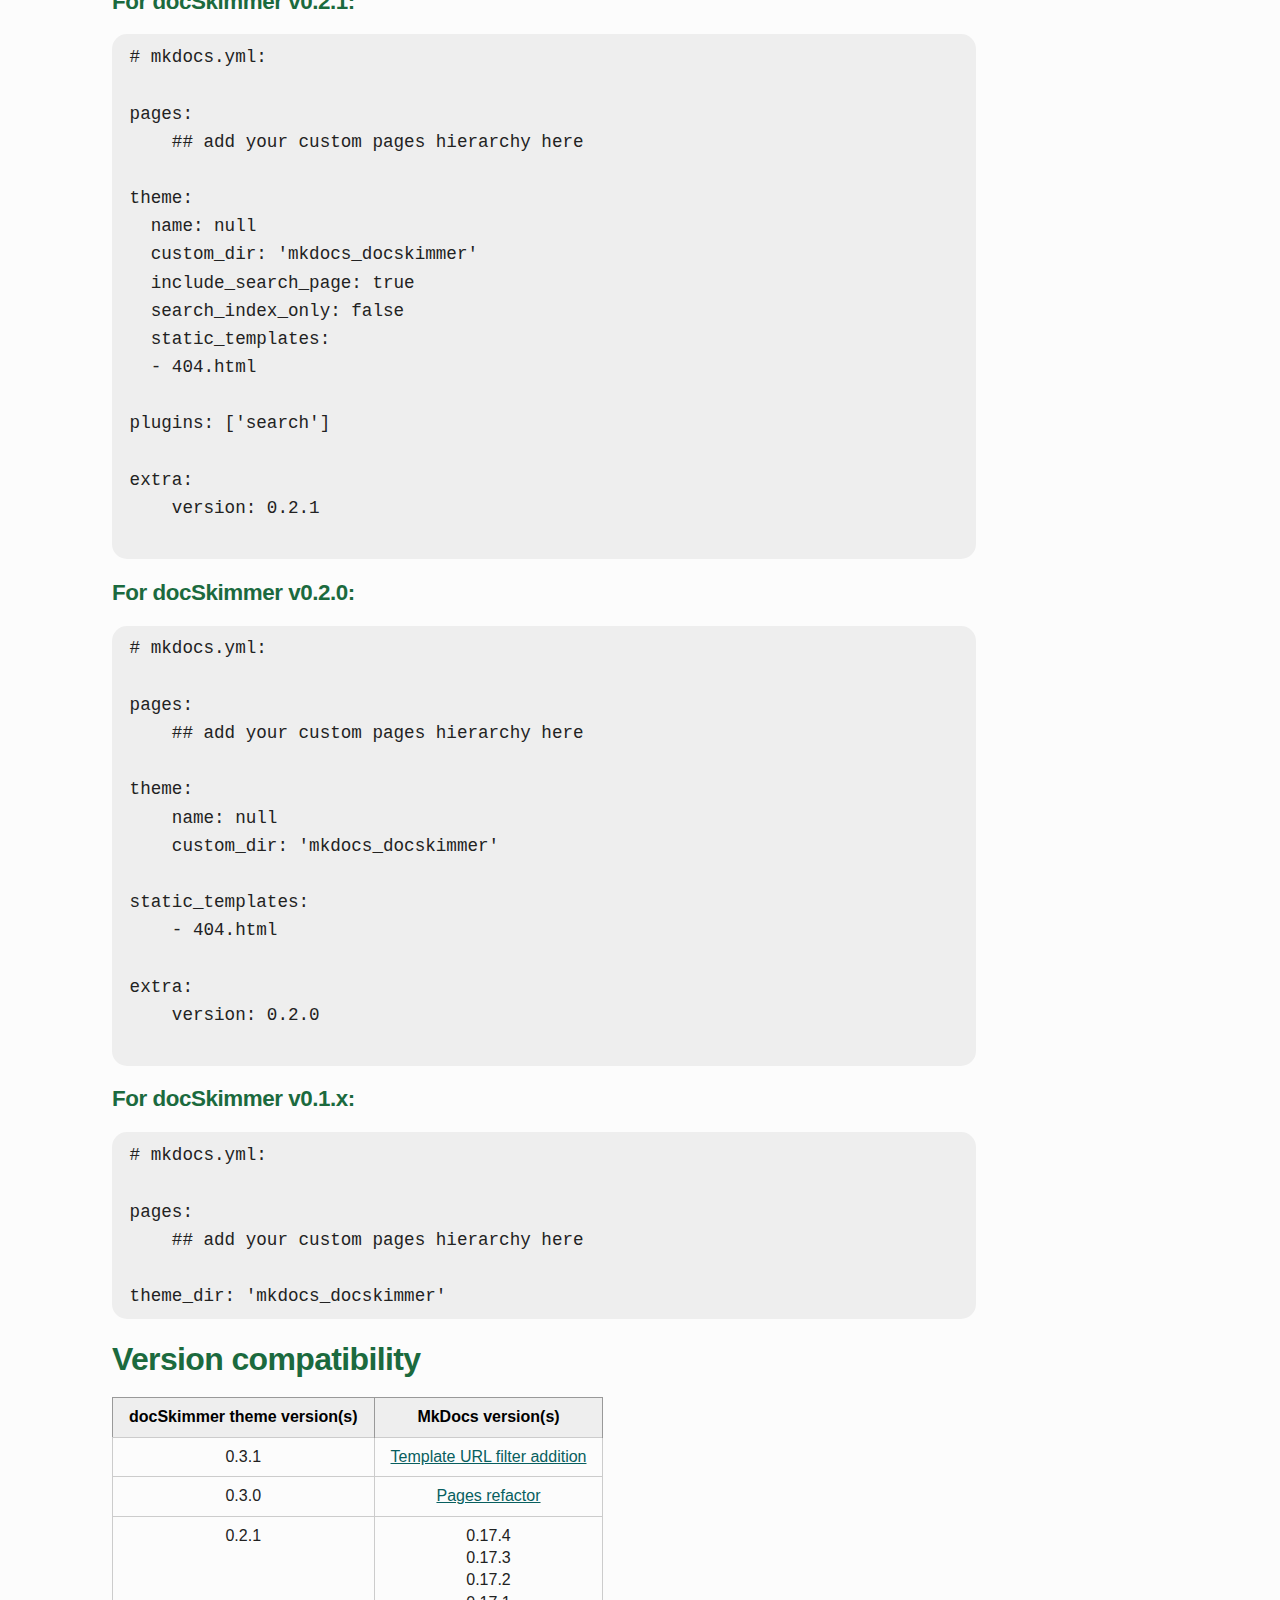
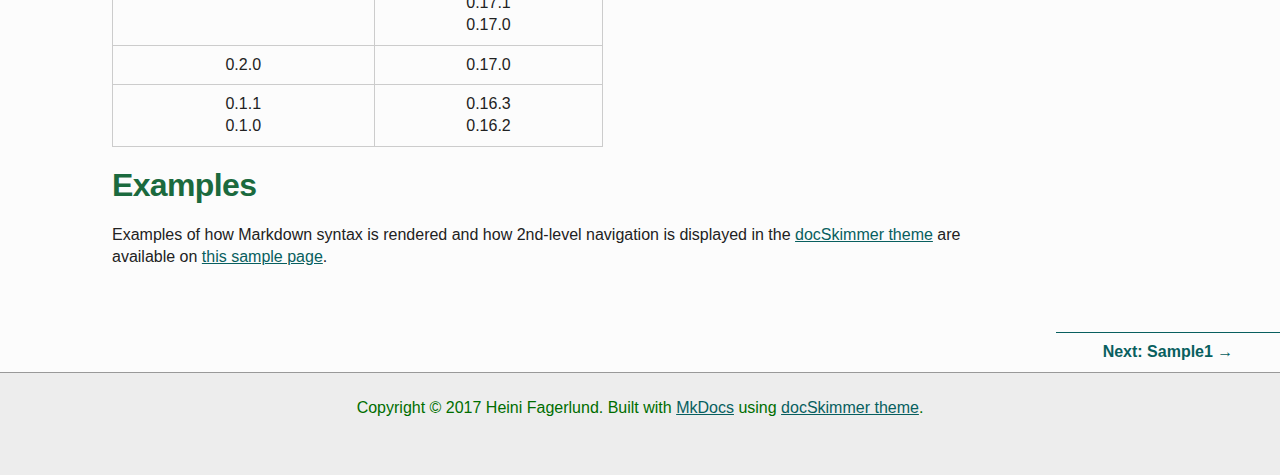
==== commit c6ea3640: "#9: Update version (to 0.3.1)" ====
--- a/docs/index.html
+++ b/docs/index.html
@@ -10,16 +10,16 @@
         <meta name="viewport" content="width=device-width, initial-scale=1, maximum-scale=1">
 
   
-    <link rel="stylesheet" href="./css/reset.css" type="text/css">
-    <link rel="stylesheet" href="./css/docskimmer.css" type="text/css">
-
-    
-  
-
-    <link rel="shortcut icon" href="./img/favicon.ico">
-	  <link rel="apple-touch-icon" href="./img/apple-touch-icon.png">
-	  <link rel="apple-touch-icon" sizes="72x72" href="./img/apple-touch-icon-72x72.png">
-	  <link rel="apple-touch-icon" sizes="114x114" href="./img/apple-touch-icon-114x114.png">
+    <link rel="stylesheet" href="css/reset.css" type="text/css">
+    <link rel="stylesheet" href="css/docskimmer.css" type="text/css">
+
+    
+  
+
+    <link rel="shortcut icon" href="img/favicon.ico">
+	<link rel="apple-touch-icon" href="img/apple-touch-icon.png">
+	<link rel="apple-touch-icon" sizes="72x72" href="img/apple-touch-icon-72x72.png">
+	<link rel="apple-touch-icon" sizes="114x114" href="img/apple-touch-icon-114x114.png">
   </head>
 
   <body>
@@ -27,7 +27,7 @@
     <div id="top" class="wrapper">
     <header class="header-main" role="banner">
   
-     <h2 class="header-main__heading"><a class="header-main__link" href="./">docSkimmer theme</a></h2>
+     <h2 class="header-main__heading"><a class="header-main__link" href=".">docSkimmer theme</a></h2>
   
 </header>
 
@@ -49,7 +49,7 @@
     
       
           <li class="nav-main__item nav-main__item--current" role="menuitem">
-              <a class="nav-main__link nav-main__link--current" href="./"><span class="visually-hidden">Current: </span> Intro</a>
+              <a class="nav-main__link nav-main__link--current" href="."><span class="visually-hidden">Current: </span> Intro</a>
           </li>
       
     
@@ -57,7 +57,7 @@
         <li class="nav-main__item" role="menuitem">
           
                                
-              <a class="nav-main__link" href="./examples/sample-page/"> Examples</a>
+              <a class="nav-main__link" href="examples/sample-page/"> Examples</a>
             
           
             
@@ -123,7 +123,7 @@
 <p>Modify the following settings in the 'mkdocs.yml' file:</p>
 </li>
 </ul>
-<h3 id="for-docskimmer-v030">For docSkimmer v0.3.0:</h3>
+<h3 id="for-docskimmer-v03x">For docSkimmer v0.3.x:</h3>
 <pre><code># mkdocs.yml:
 
 nav:
@@ -139,8 +139,9 @@
 
 plugins: ['search']
 
+# add theme version number here
 extra:
-    version: 0.3.0
+    version: 0.3.x
 
 </code></pre>
 
@@ -202,8 +203,12 @@
 </thead>
 <tbody>
 <tr>
-<td align="center"><strong>0.3.0</strong></td>
-<td align="center"><strong><a href="https://github.com/mkdocs/mkdocs/tree/34ef3ca6d0390959080ce93a695361eea1649272">(current) latest refactor of MkDocs</a></strong></td>
+<td align="center">0.3.1</td>
+<td align="center"><a href="https://github.com/mkdocs/mkdocs/tree/decaf6141c90b0123a4b7f03ee839d0780570bc9">Template URL filter addition</a></td>
+</tr>
+<tr>
+<td align="center">0.3.0</td>
+<td align="center"><a href="https://github.com/mkdocs/mkdocs/tree/34ef3ca6d0390959080ce93a695361eea1649272">Pages refactor</a></td>
 </tr>
 <tr>
 <td align="center">0.2.1</td>
@@ -228,26 +233,25 @@
        <h2 class="page-toc__heading">On this Page:</h2>
 <ul>
 
-    <li class="page-toc__item"><a href="./#docskimmer" class="page-toc__link" tabindex="0">docSkimmer</a></li>
-    
-        <li class="page-toc__item"><a href="./#features" class="page-toc__link" tabindex="0">Features</a></li>
-    
-        <li class="page-toc__item"><a href="./#installation" class="page-toc__link" tabindex="0">Installation</a></li>
-    
-        <li class="page-toc__item"><a href="./#version-compatibility" class="page-toc__link" tabindex="0">Version compatibility</a></li>
-    
-        <li class="page-toc__item"><a href="./#examples" class="page-toc__link" tabindex="0">Examples</a></li>
-    
-
-</ul>
-
+    <li class="page-toc__item"><a href="#docskimmer" class="page-toc__link" tabindex="0">docSkimmer</a></li>
+    
+        <li class="page-toc__item"><a href=".#features" class="page-toc__link" tabindex="0">Features</a></li>
+    
+        <li class="page-toc__item"><a href=".#installation" class="page-toc__link" tabindex="0">Installation</a></li>
+    
+        <li class="page-toc__item"><a href=".#version-compatibility" class="page-toc__link" tabindex="0">Version compatibility</a></li>
+    
+        <li class="page-toc__item"><a href=".#examples" class="page-toc__link" tabindex="0">Examples</a></li>
+    
+
+</ul>
      </aside>
    
 
    
      
     
-      <a href="./examples/sample-page/" class="maincontent__link maincontent__link--next-page">Next: Sample1</a>
+      <a href="examples/sample-page/" class="maincontent__link maincontent__link--next-page">Next: Sample1</a>
     
    
 
@@ -275,16 +279,16 @@
      
   
     <script>var base_url = '.';</script>
-    <script src="./js/jquery-2.1.1.min.js"></script>
-    <script src="./js/theme.js"></script>
+    <script src="js/jquery-2.1.1.min.js"></script>
+    <script src="js/theme.js"></script>
     
       <script src="search/main.js"></script>
   
 
   <!--
   MkDocs version : 0.17.2
-  docSkimmer theme version: 0.3.0
-  Build Date UTC : 2018-06-29 21:40:20
+  docSkimmer theme version: 0.3.1
+  Build Date UTC : 2018-07-04 06:46:35
   -->
   </body>
-</html>+</html>
--- a/docs/css/docskimmer.css
+++ b/docs/css/docskimmer.css
@@ -1,5 +1,5 @@
 /*
-   docSkimmer theme v0.3.0
+   docSkimmer theme v0.3.1
    License: BSD-2-Clause license (https://github.com/hfagerlund/mkdocs-docskimmer/blob/master/LICENSE)
 */
 
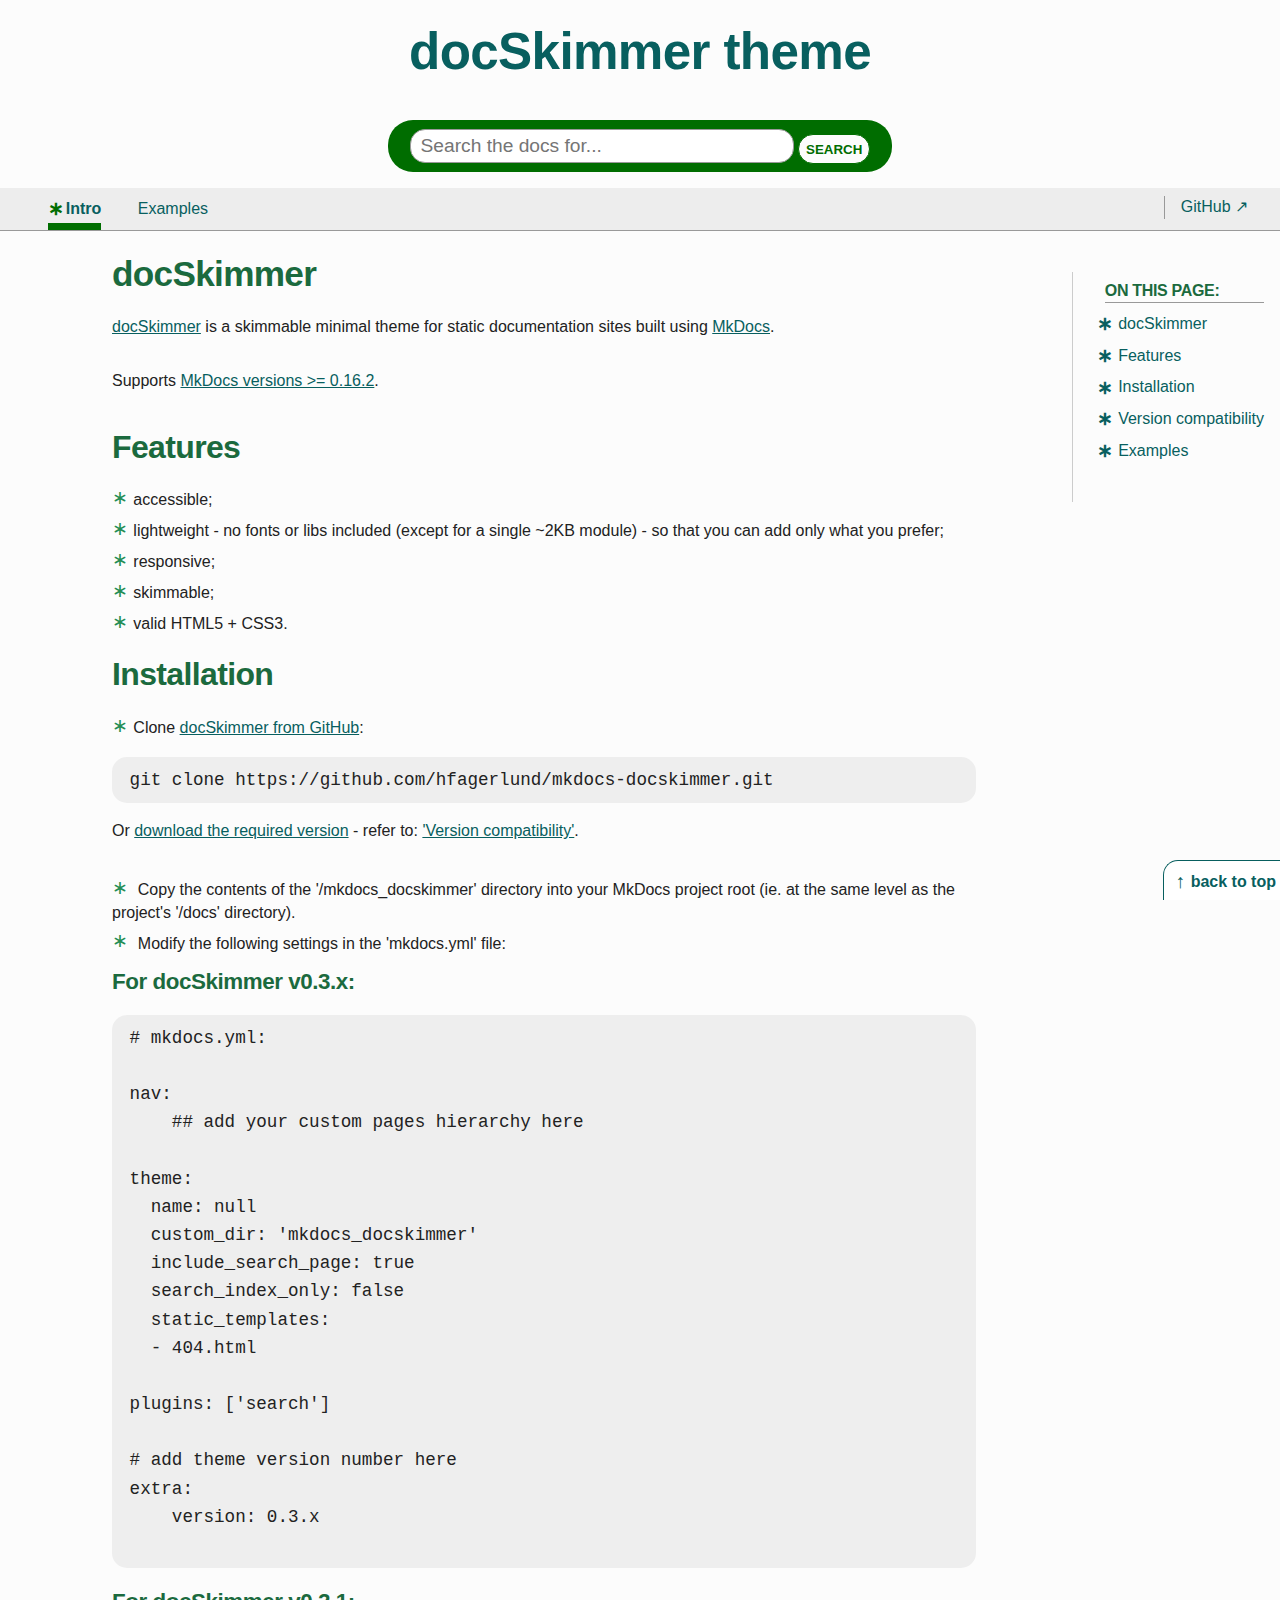
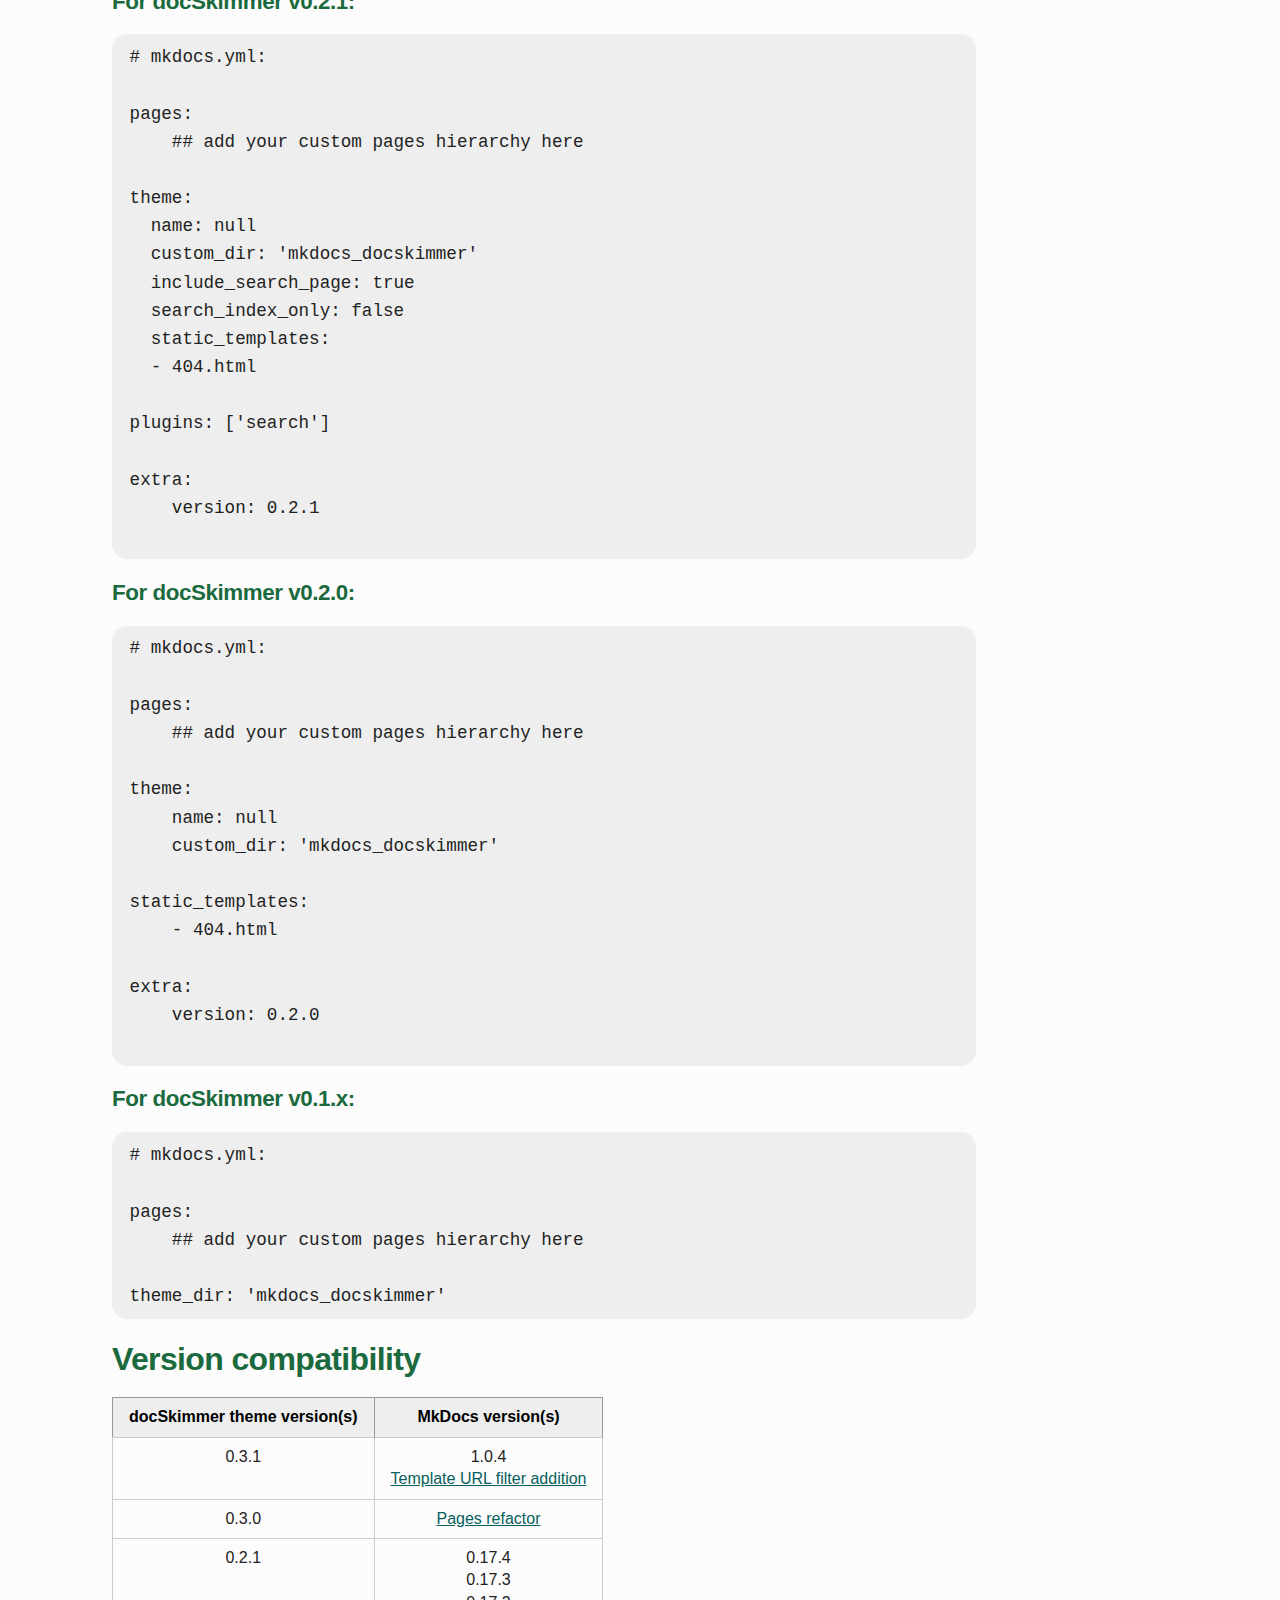
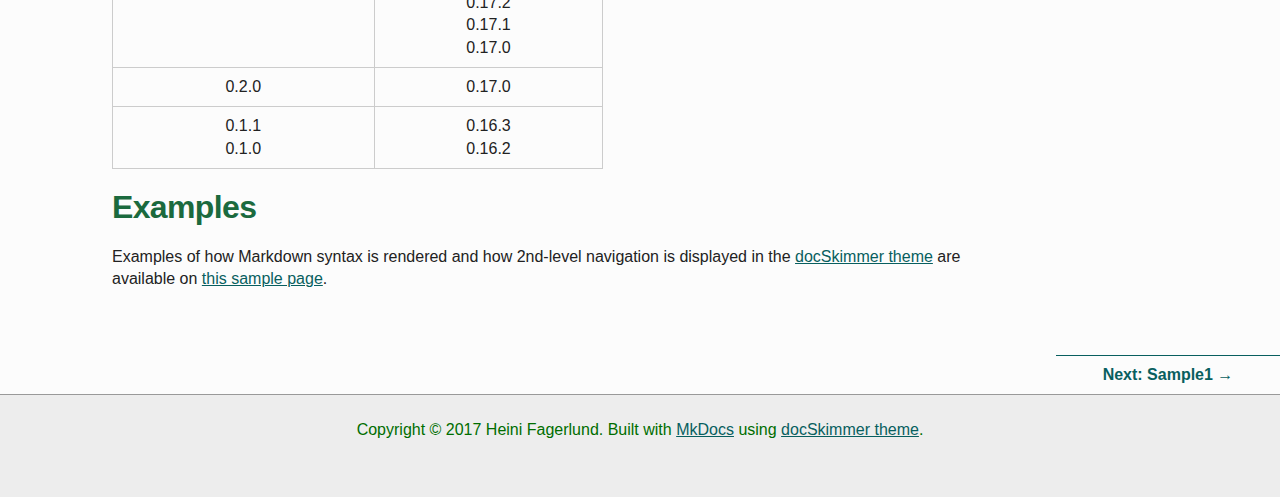
==== commit cdd554c1: "Rebuild, update docs with new MkDocs release (v1.0.4)" ====
--- a/docs/index.html
+++ b/docs/index.html
@@ -204,7 +204,7 @@
 <tbody>
 <tr>
 <td align="center">0.3.1</td>
-<td align="center"><a href="https://github.com/mkdocs/mkdocs/tree/decaf6141c90b0123a4b7f03ee839d0780570bc9">Template URL filter addition</a></td>
+<td align="center">1.0.4<br><a href="https://github.com/mkdocs/mkdocs/tree/decaf6141c90b0123a4b7f03ee839d0780570bc9">Template URL filter addition</a></td>
 </tr>
 <tr>
 <td align="center">0.3.0</td>
@@ -286,9 +286,9 @@
   
 
   <!--
-  MkDocs version : 0.17.2
+  MkDocs version : 1.0.4
   docSkimmer theme version: 0.3.1
-  Build Date UTC : 2018-07-04 06:46:35
+  Build Date UTC : 2018-09-18 18:45:13
   -->
   </body>
-</html>
+</html>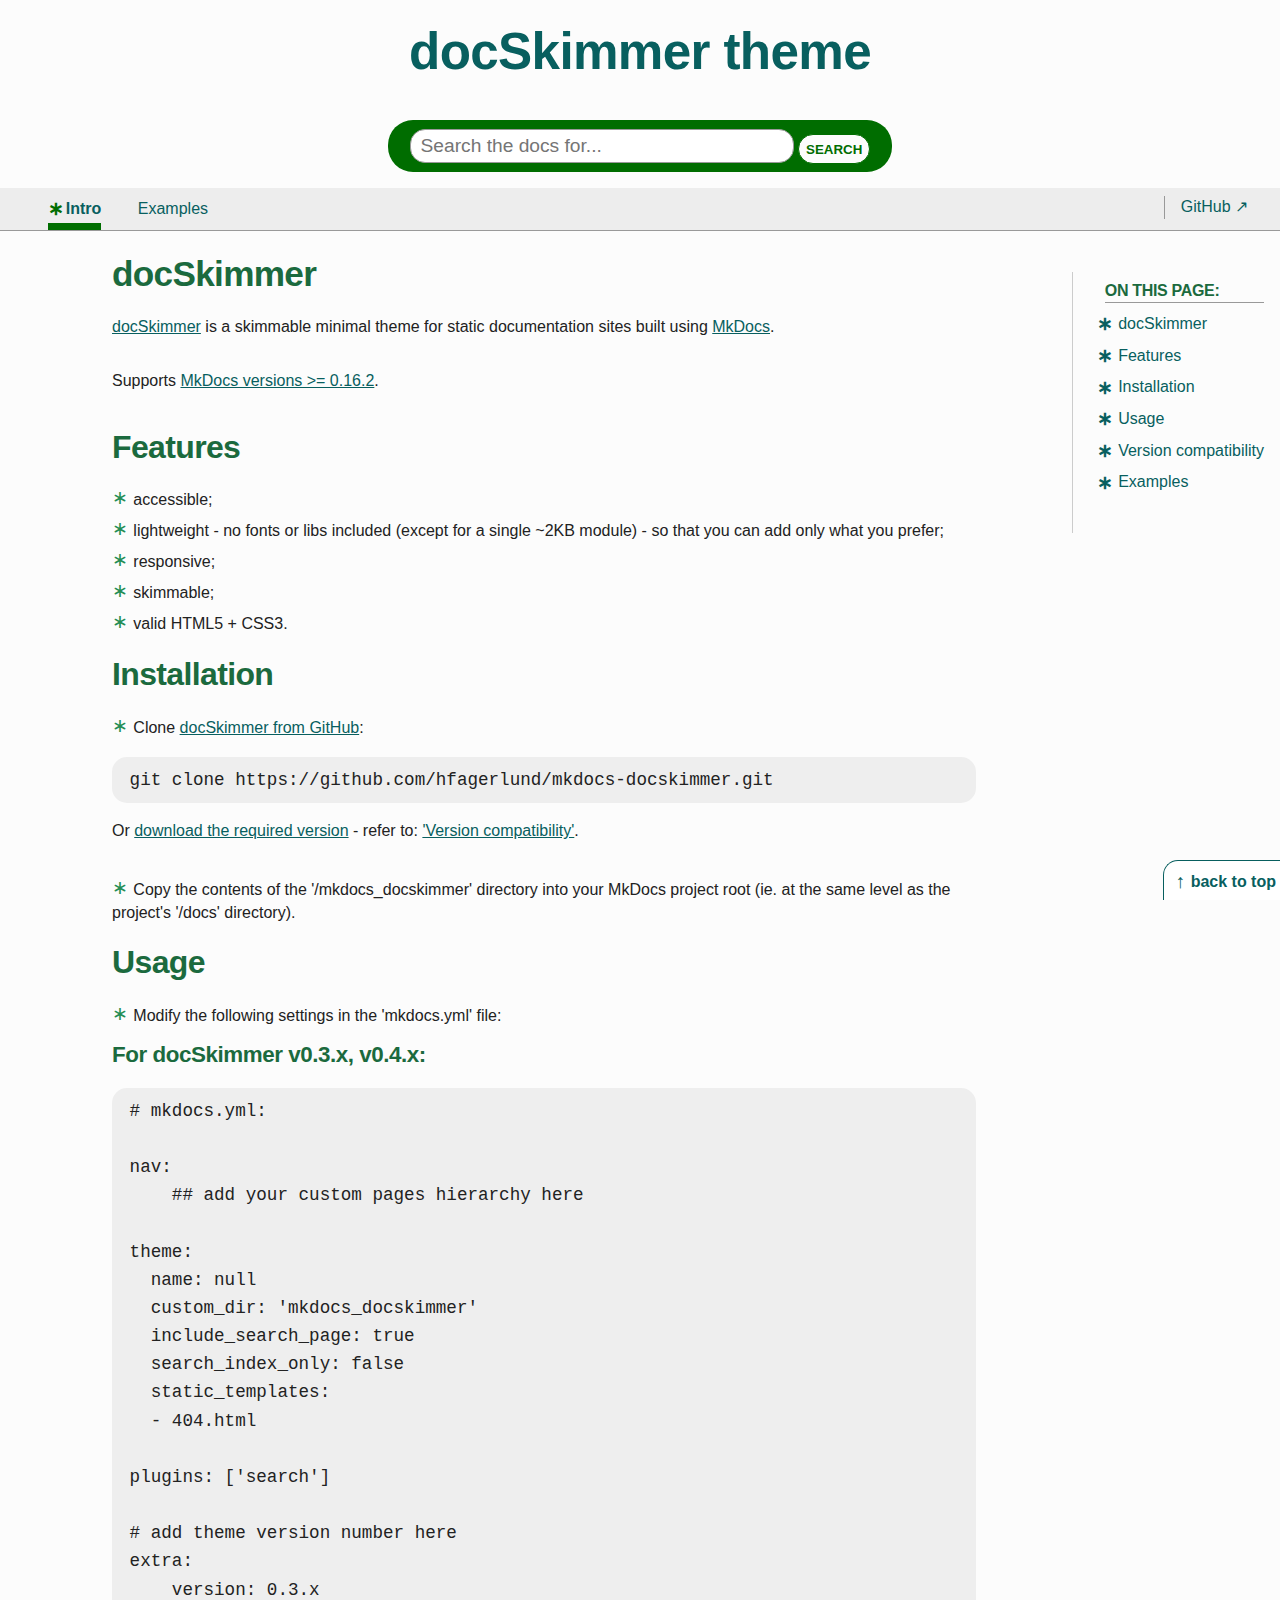
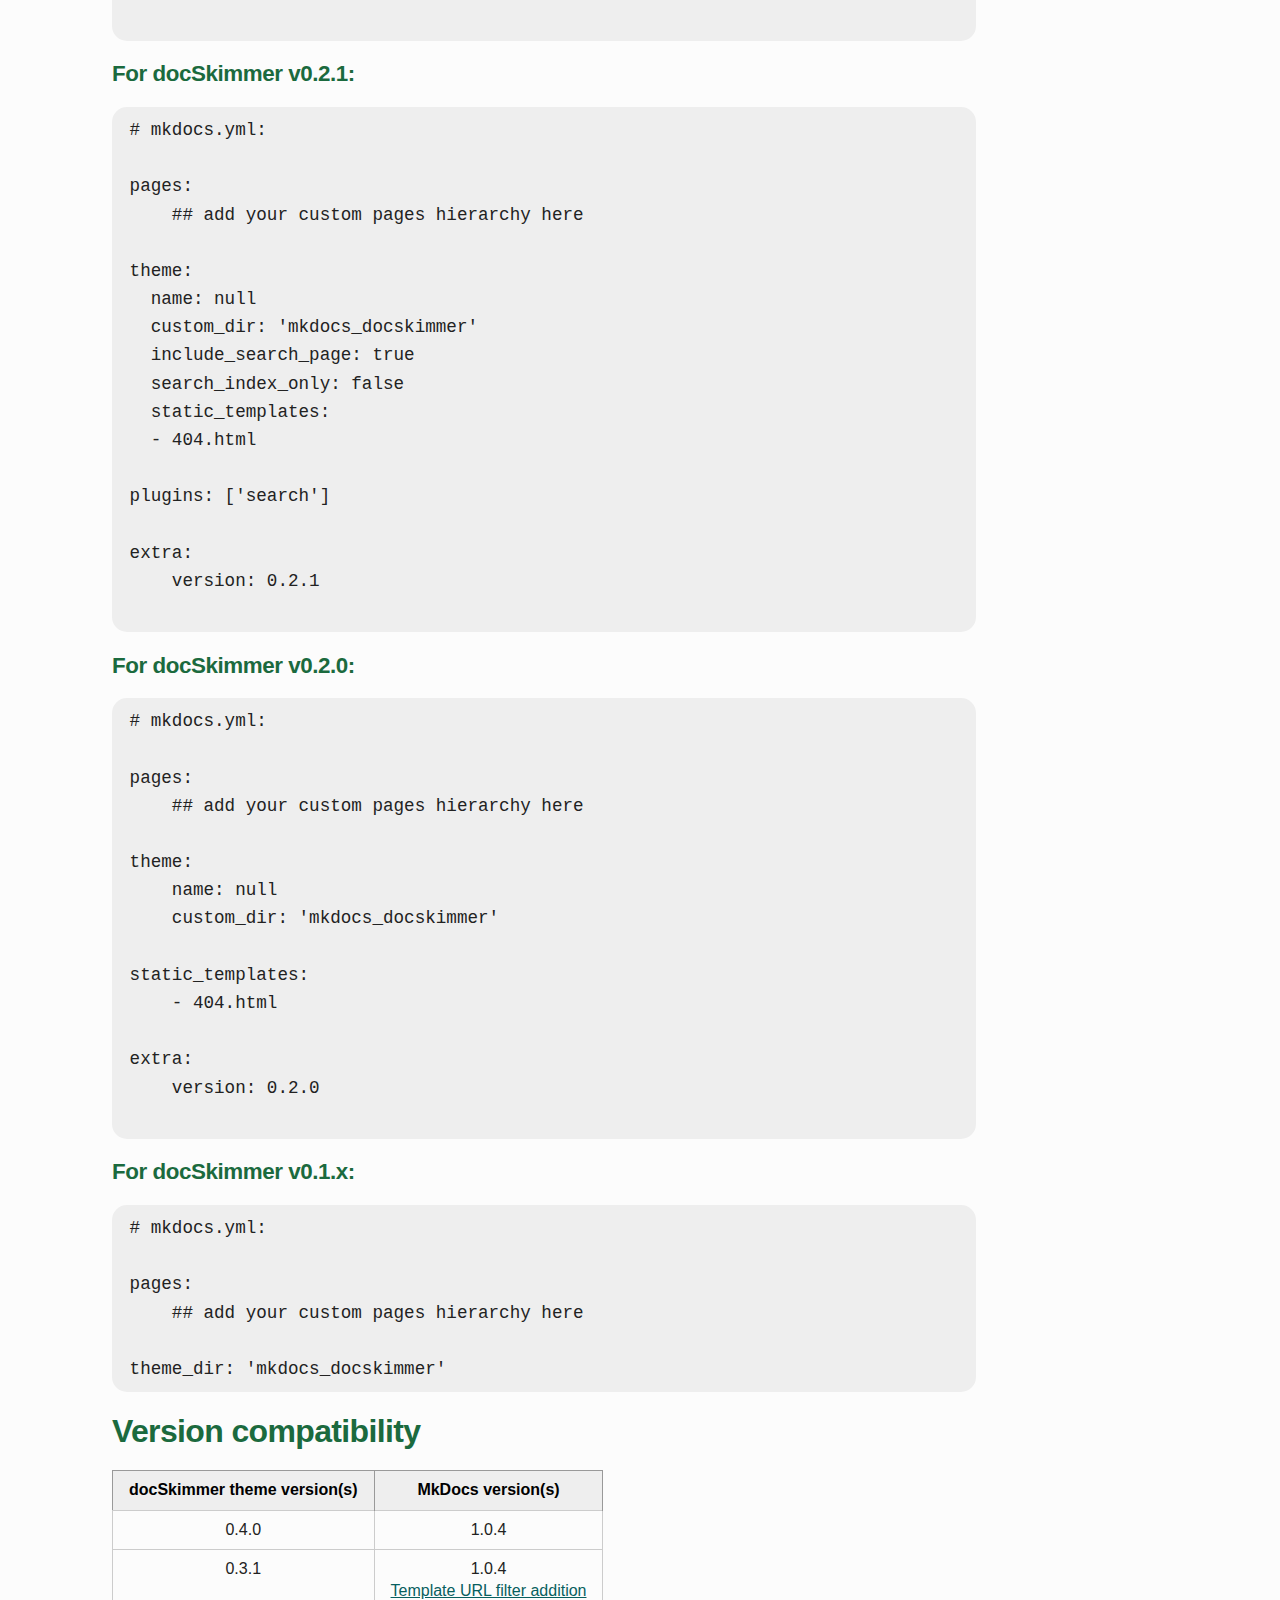
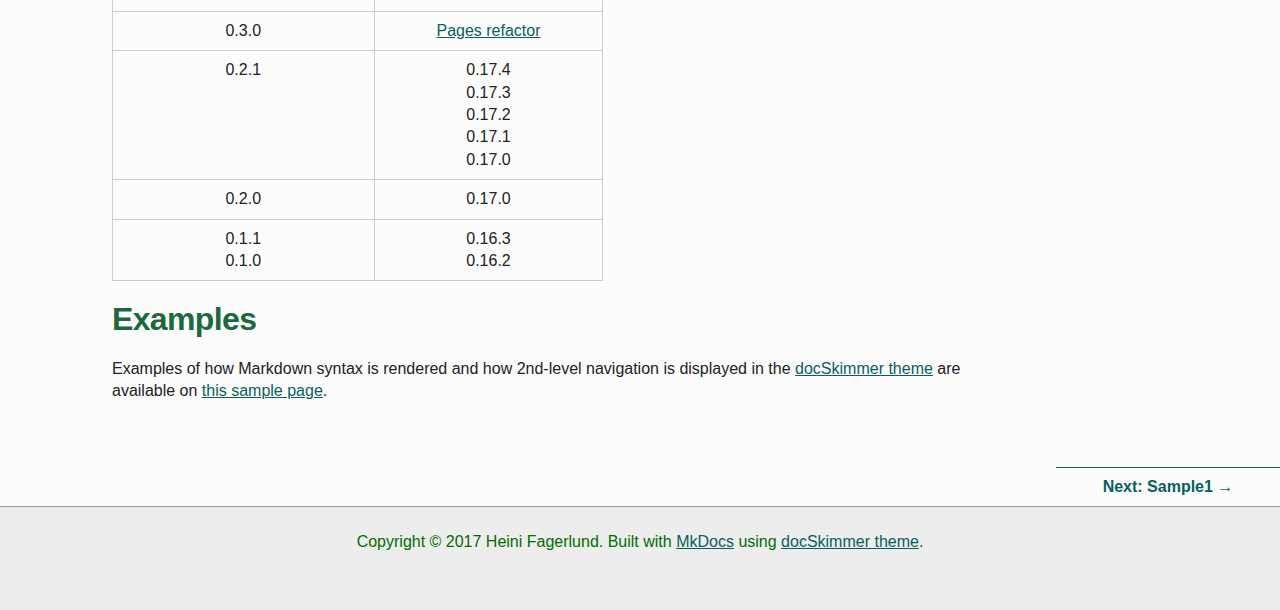
==== commit cec373d9: "#11: Refactor menu; new version (v.0.4.0)" ====
--- a/docs/index.html
+++ b/docs/index.html
@@ -91,11 +91,11 @@
       
     
 
-    <button id="menu-hamburger" aria-label="Open menu table of contents for this page" type="button" title="Menu">&#9776; open</button>
+    <button class="menu-hamburger" data-js="menuOpenCtrl" aria-label="Open menu table of contents for this page" type="button" title="Menu">&#9776; open</button>
     <!-- END subnav -->
     
    
-     <main id="maincontent" role="main">
+     <main class="maincontent" data-js="mainContent" role="main">
       <h1 id="docskimmer">docSkimmer</h1>
 <p><a href="https://github.com/hfagerlund/mkdocs-docskimmer/">docSkimmer</a> is a skimmable minimal theme for static documentation sites built using <a href="https://github.com/mkdocs/mkdocs/">MkDocs</a>.</p>
 <p>Supports <a href="https://hfagerlund.github.io/mkdocs-docskimmer/#version-compatibility">MkDocs versions &gt;= 0.16.2</a>.</p>
@@ -116,14 +116,13 @@
 
 <p>Or <a href="https://github.com/hfagerlund/mkdocs-docskimmer/releases">download the required version</a> - refer to: <a href="https://hfagerlund.github.io/mkdocs-docskimmer/#version-compatibility">'Version compatibility'</a>.</p>
 <ul>
-<li>
-<p>Copy the contents of the '/mkdocs_docskimmer' directory into your MkDocs project root (ie. at the same level as the project's '/docs' directory).</p>
-</li>
-<li>
-<p>Modify the following settings in the 'mkdocs.yml' file:</p>
-</li>
-</ul>
-<h3 id="for-docskimmer-v03x">For docSkimmer v0.3.x:</h3>
+<li>Copy the contents of the '/mkdocs_docskimmer' directory into your MkDocs project root (ie. at the same level as the project's '/docs' directory).</li>
+</ul>
+<h2 id="usage">Usage</h2>
+<ul>
+<li>Modify the following settings in the 'mkdocs.yml' file:</li>
+</ul>
+<h3 id="for-docskimmer-v03x-v04x">For docSkimmer v0.3.x, v0.4.x:</h3>
 <pre><code># mkdocs.yml:
 
 nav:
@@ -203,6 +202,10 @@
 </thead>
 <tbody>
 <tr>
+<td align="center">0.4.0</td>
+<td align="center">1.0.4</td>
+</tr>
+<tr>
 <td align="center">0.3.1</td>
 <td align="center">1.0.4<br><a href="https://github.com/mkdocs/mkdocs/tree/decaf6141c90b0123a4b7f03ee839d0780570bc9">Template URL filter addition</a></td>
 </tr>
@@ -228,20 +231,22 @@
 <p>Examples of how Markdown syntax is rendered and how 2nd-level navigation is displayed in the <a href="https://github.com/hfagerlund/mkdocs-docskimmer/">docSkimmer theme</a> are available on <a href="/examples/sample-page">this sample page</a>.</p>
      </main>
 
-     <aside id="page-toc" class="page-toc" role="complementary" aria-label="Table of Contents for this page">
-       <button aria-label="Close" id="page-toc__closebtn" class="page-toc__closebtn">X</button>
+     <aside class="page-toc" data-js="toc" role="complementary" aria-label="Table of Contents for this page">
+       <button aria-label="Close" class="page-toc__closebtn" data-js="tocCloseCtrl">X</button>
        <h2 class="page-toc__heading">On this Page:</h2>
 <ul>
 
-    <li class="page-toc__item"><a href="#docskimmer" class="page-toc__link" tabindex="0">docSkimmer</a></li>
-    
-        <li class="page-toc__item"><a href=".#features" class="page-toc__link" tabindex="0">Features</a></li>
-    
-        <li class="page-toc__item"><a href=".#installation" class="page-toc__link" tabindex="0">Installation</a></li>
-    
-        <li class="page-toc__item"><a href=".#version-compatibility" class="page-toc__link" tabindex="0">Version compatibility</a></li>
-    
-        <li class="page-toc__item"><a href=".#examples" class="page-toc__link" tabindex="0">Examples</a></li>
+    <li class="page-toc__item"><a href="#docskimmer" class="page-toc__link" data-js="tocLink" tabindex="0">docSkimmer</a></li>
+    
+        <li class="page-toc__item"><a href=".#features" class="page-toc__link" data-js="tocLink" tabindex="0">Features</a></li>
+    
+        <li class="page-toc__item"><a href=".#installation" class="page-toc__link" data-js="tocLink" tabindex="0">Installation</a></li>
+    
+        <li class="page-toc__item"><a href=".#usage" class="page-toc__link" data-js="tocLink" tabindex="0">Usage</a></li>
+    
+        <li class="page-toc__item"><a href=".#version-compatibility" class="page-toc__link" data-js="tocLink" tabindex="0">Version compatibility</a></li>
+    
+        <li class="page-toc__item"><a href=".#examples" class="page-toc__link" data-js="tocLink" tabindex="0">Examples</a></li>
     
 
 </ul>
@@ -287,8 +292,8 @@
 
   <!--
   MkDocs version : 1.0.4
-  docSkimmer theme version: 0.3.1
-  Build Date UTC : 2018-09-18 18:45:13
+  docSkimmer theme version: 0.4.0
+  Build Date UTC : 2018-10-11 16:16:40
   -->
   </body>
 </html>--- a/docs/css/docskimmer.css
+++ b/docs/css/docskimmer.css
@@ -1,5 +1,5 @@
 /*
-   docSkimmer theme v0.3.1
+   docSkimmer theme v0.4.0
    License: BSD-2-Clause license (https://github.com/hfagerlund/mkdocs-docskimmer/blob/master/LICENSE)
 */
 
@@ -207,7 +207,7 @@
 /* phone-and-tablet */
   @media only screen and (max-width:1199px) {
     /* BEGIN page TOC menu panel */
-    #maincontent{padding:0;transition:margin-left .5s}
+    .maincontent{padding:0;transition:margin-left .5s}
     .page-toc{background-color:#eee;border-right:1px solid #999;height:100%;left:0;overflow-x:hidden;position:fixed;top:0;transition:0.5s;width:0;z-index:2}
     .page-toc__closebtn{border:1px solid #085f5f;font-size:1.4em;margin-top:0.5em;padding:0 0.2em;position:absolute;right:0.5em;text-decoration:none;top:0}
     .page-toc__heading{margin-left:1em}
@@ -216,7 +216,7 @@
     
     code{background-color:transparent;border-left:7px solid #eee;border-radius:0}
     .form__input{min-width:70%;width:auto}
-    #menu-hamburger{background-color:#222;color:#fff;cursor:pointer;border-radius:25px;float:right;font-size:1.2em;margin:0.5em 0.5em 0 0;padding:0.2em 0.5em}
+    .menu-hamburger{background-color:#222;color:#fff;cursor:pointer;border-radius:25px;float:right;font-size:1.2em;margin:0.5em 0.5em 0 0;padding:0.2em 0.5em}
     .page-toc__heading{border-bottom:0;margin-bottom:0;padding-top:2em}
     .page-toc__item{margin:0}
   } /* END phone-and-tablet */
@@ -266,8 +266,8 @@
 
 /* desktop-up */
   @media only screen and (min-width:1200px) {
-    #maincontent{margin-left:7em;margin-right:19em} 
-    #menu-hamburger,.page-toc__closebtn{display:none}
+    .maincontent{margin-left:7em;margin-right:19em}
+    .menu-hamburger,.page-toc__closebtn{display:none}
     .page-toc{display:block;float:right;position:absolute;top:17em;right:0;margin:0;padding:0.5em 1em 2em 2em;max-width:15em}
   }
 
